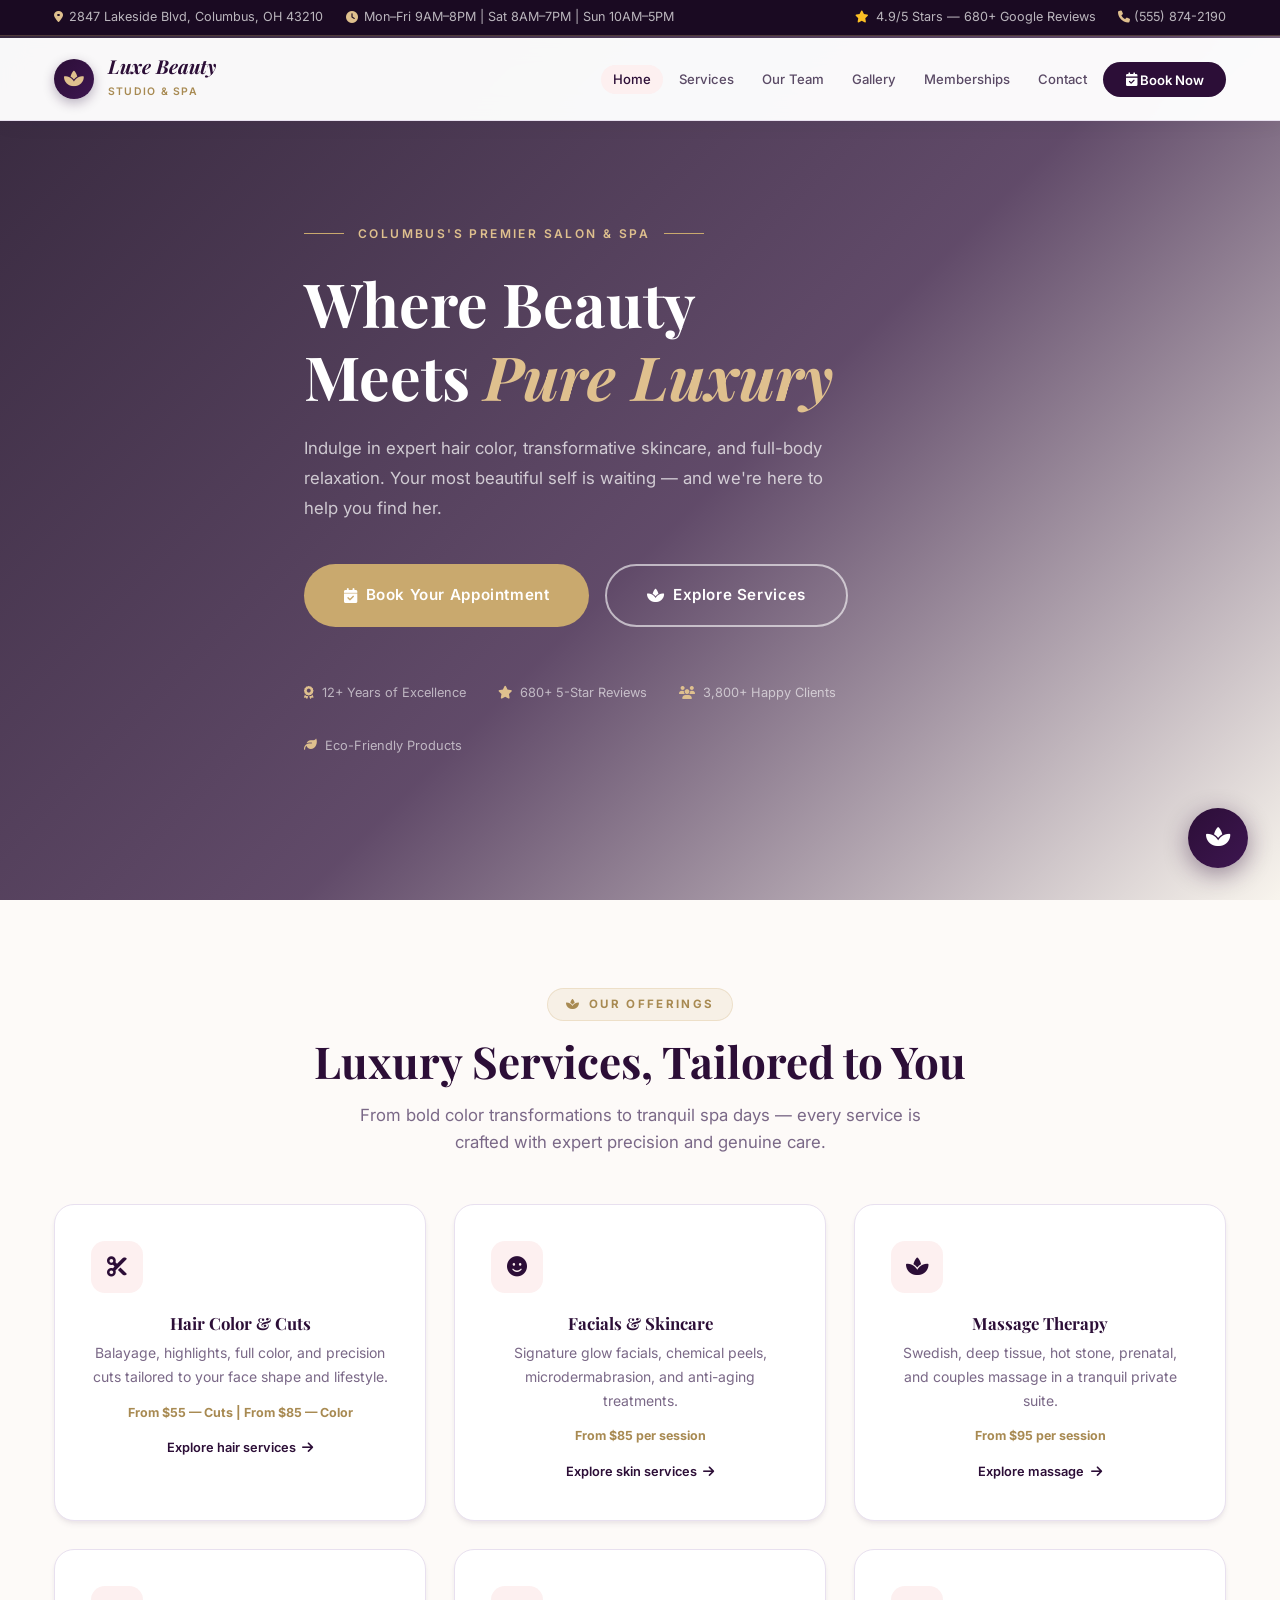
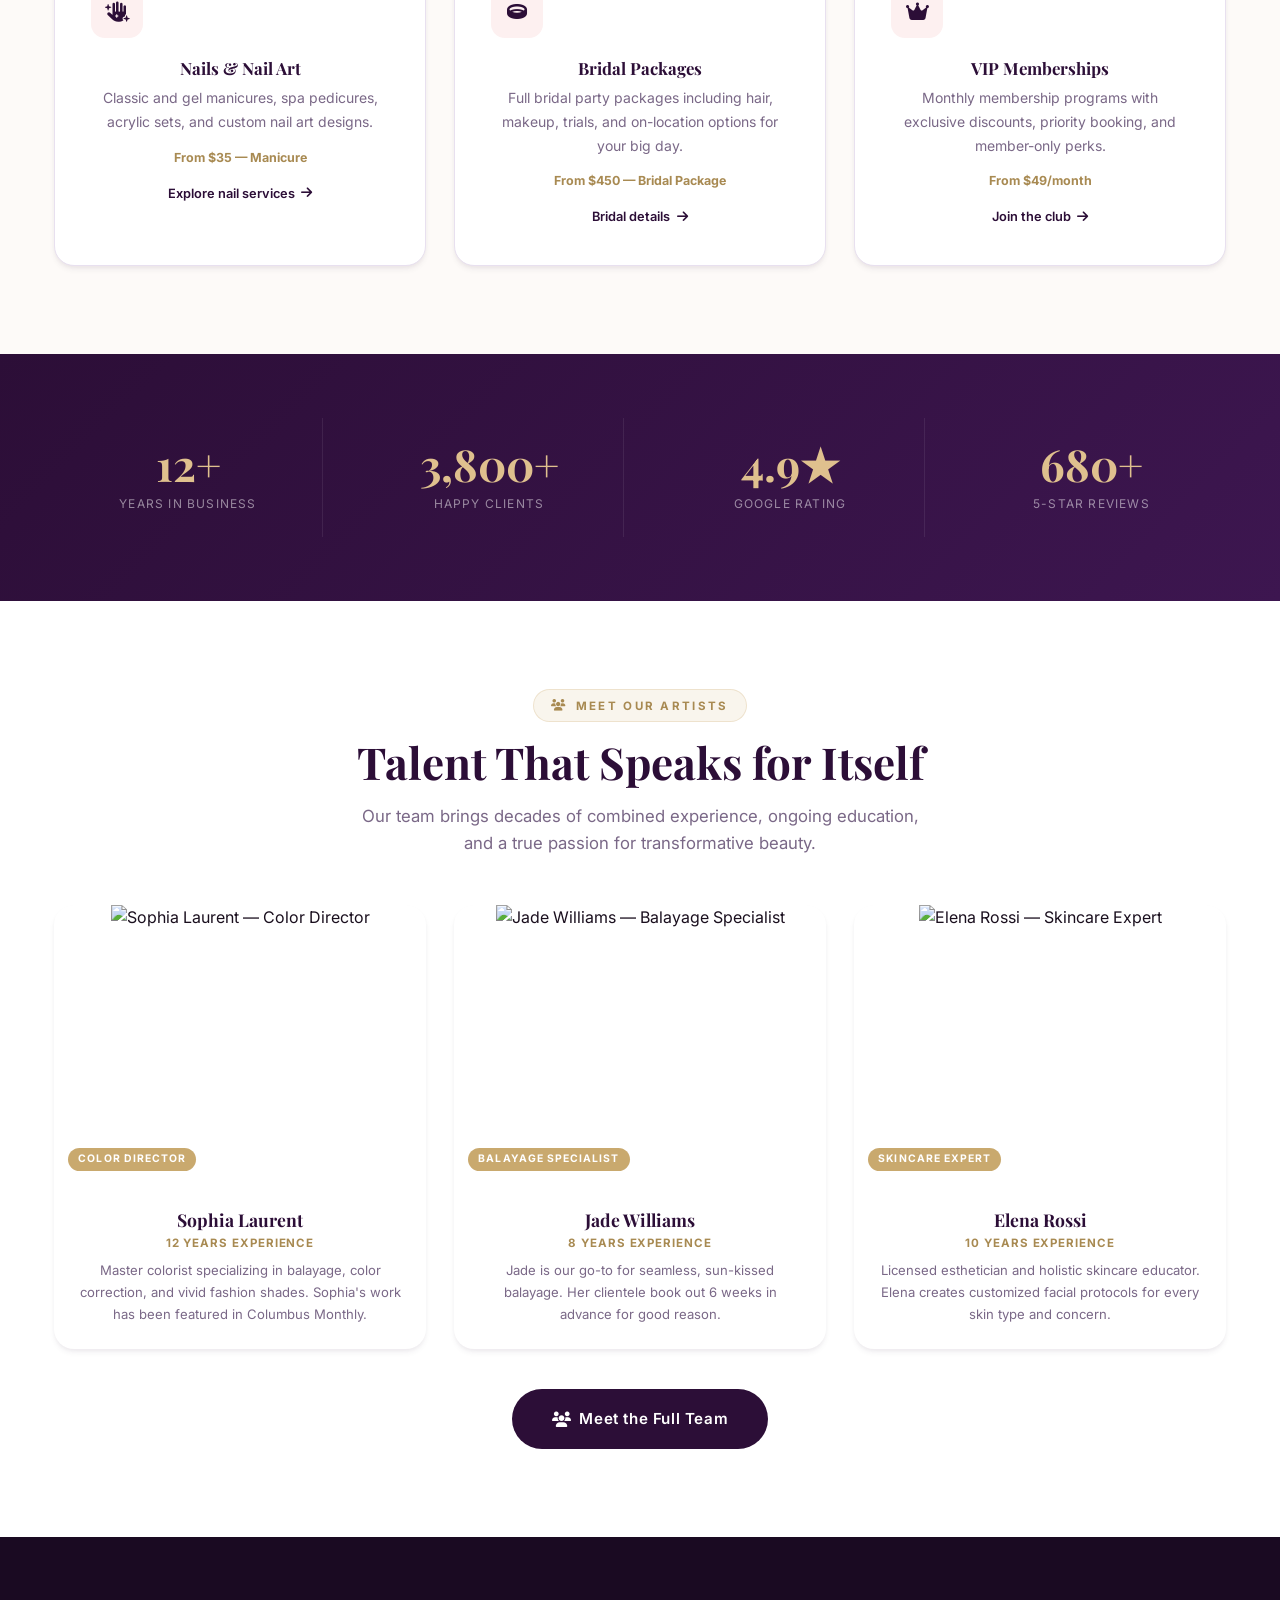
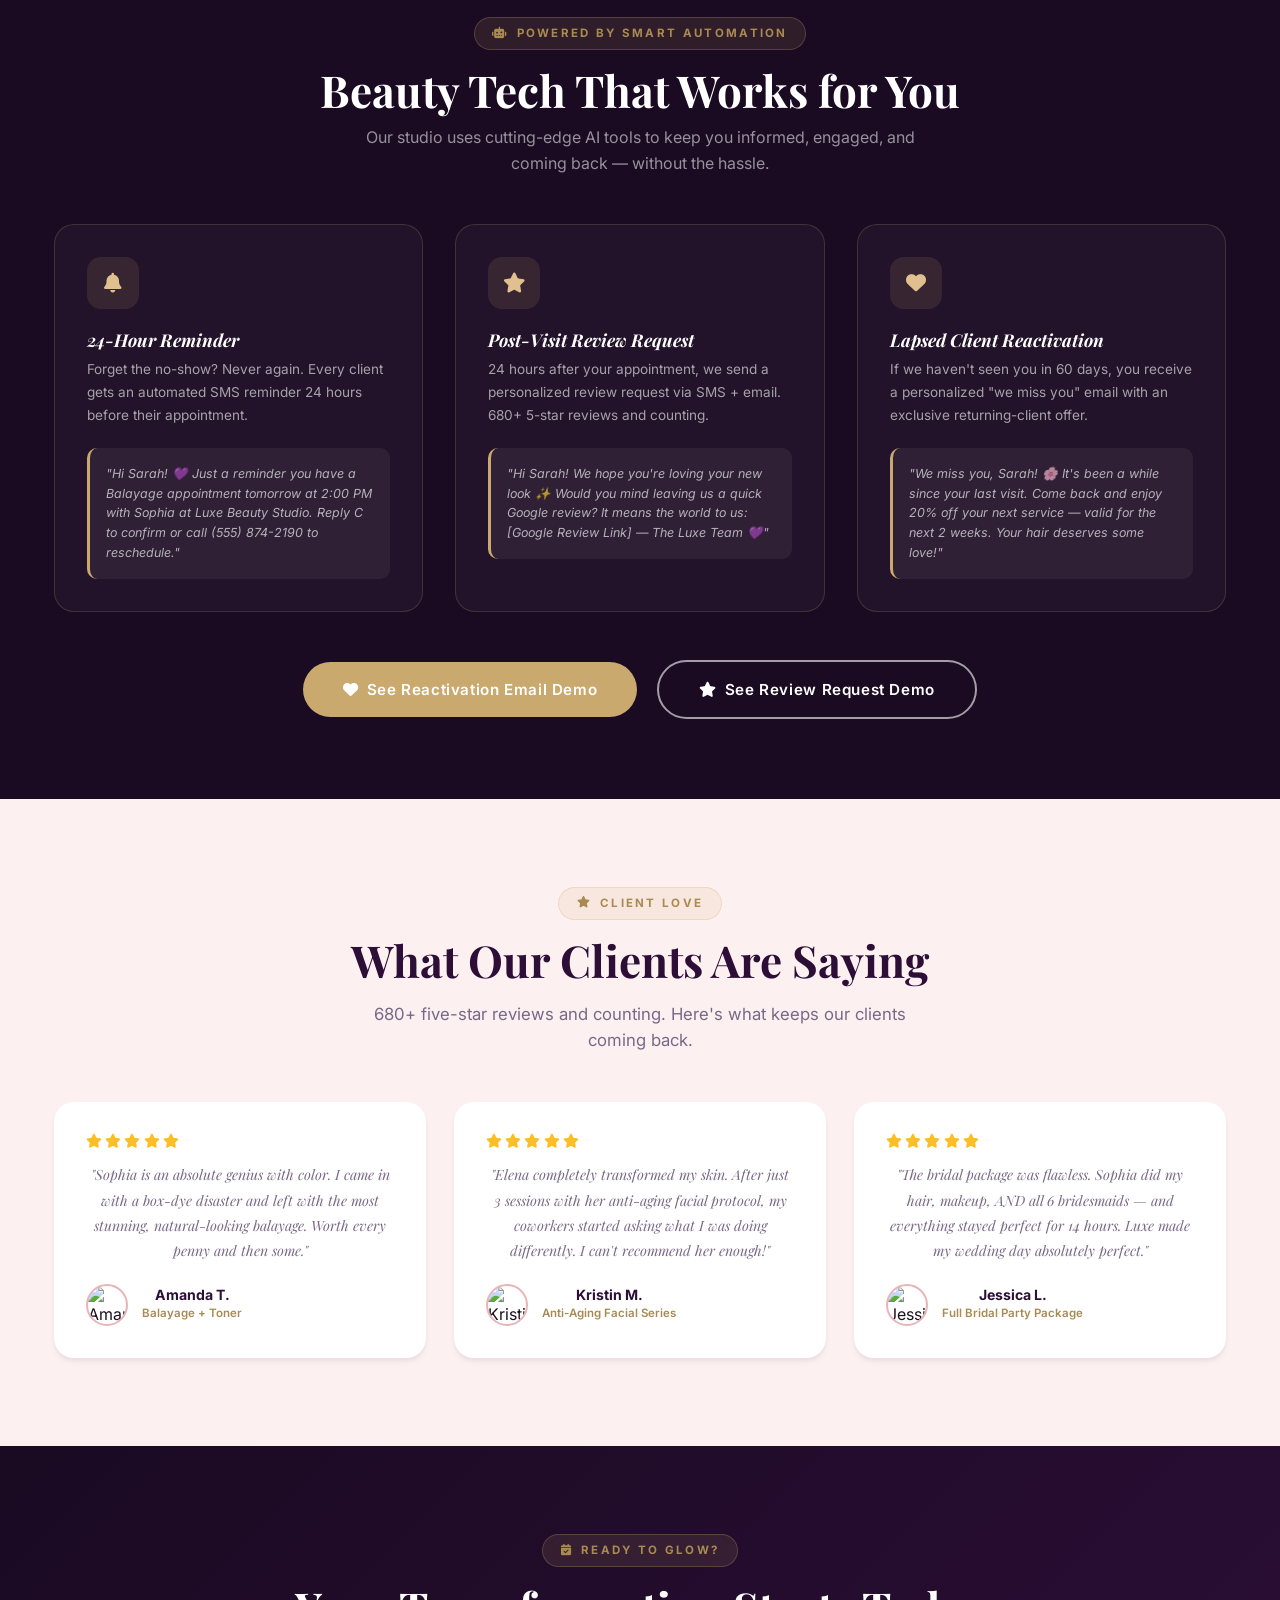
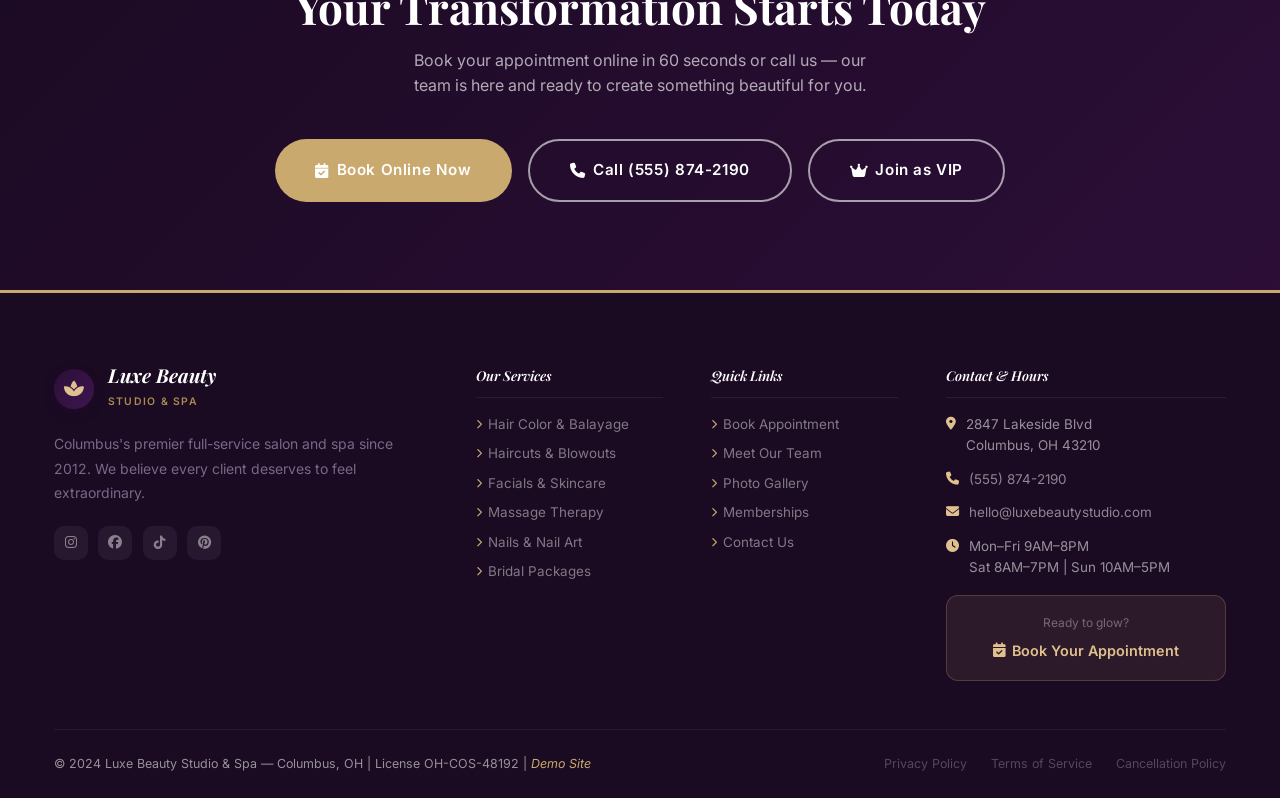
==== index.html @ 91ecd293 "Initial commit: Luxe Beauty Studio — Salon & Spa Demo Site" ====
<!DOCTYPE html>
<html lang="en">
<head>
  <meta charset="UTF-8" />
  <meta name="viewport" content="width=device-width, initial-scale=1.0" />
  <title>Luxe Beauty Studio | Columbus, OH | Salon & Spa</title>
  <meta name="description" content="Luxe Beauty Studio — Columbus's premier salon and spa. Expert hair color, cuts, facials, massage, nails, and bridal services. AI booking chatbot. Call (555) 874-2190." />
  <link rel="stylesheet" href="css/style.css" />
  <link rel="stylesheet" href="https://cdnjs.cloudflare.com/ajax/libs/font-awesome/6.5.0/css/all.min.css" />
  <link rel="preconnect" href="https://fonts.googleapis.com" />
  <link rel="preconnect" href="https://fonts.gstatic.com" crossorigin />
  <link href="https://fonts.googleapis.com/css2?family=Playfair+Display:ital,wght@0,400;0,600;0,700;1,400;1,600&family=Inter:wght@400;500;600;700&display=swap" rel="stylesheet" />
</head>
<body>

  <div class="top-bar">
    <div class="container">
      <div class="top-bar-left">
        <div class="top-bar-item"><i class="fas fa-map-marker-alt"></i><span>2847 Lakeside Blvd, Columbus, OH 43210</span></div>
        <div class="top-bar-item"><i class="fas fa-clock"></i><span>Mon–Fri 9AM–8PM | Sat 8AM–7PM | Sun 10AM–5PM</span></div>
      </div>
      <div class="top-bar-right">
        <div class="top-bar-item"><i class="fas fa-star" style="color:#fbbf24"></i><span>4.9/5 Stars — 680+ Google Reviews</span></div>
        <div class="top-bar-item"><a href="tel:5558742190"><i class="fas fa-phone"></i> (555) 874-2190</a></div>
      </div>
    </div>
  </div>

  <nav class="navbar">
    <div class="container">
      <a href="index.html" class="nav-logo">
        <div class="logo-emblem"><i class="fas fa-spa" style="color:var(--gold-light)"></i></div>
        <div>
          <div class="logo-text-main">Luxe Beauty</div>
          <span class="logo-text-sub">Studio &amp; Spa</span>
        </div>
      </a>
      <ul class="nav-links">
        <li><a href="index.html" class="active">Home</a></li>
        <li><a href="services.html">Services</a></li>
        <li><a href="stylists.html">Our Team</a></li>
        <li><a href="gallery.html">Gallery</a></li>
        <li><a href="membership.html">Memberships</a></li>
        <li><a href="contact.html">Contact</a></li>
        <li><a href="booking.html" class="nav-cta"><i class="fas fa-calendar-check"></i> Book Now</a></li>
      </ul>
      <button class="mobile-menu-btn" aria-label="Menu"><span></span><span></span><span></span></button>
    </div>
  </nav>

  <!-- HERO -->
  <section class="hero">
    <div class="hero-bg" style="background-image:url('https://images.unsplash.com/photo-1560066984-138dadb4c035?auto=format&fit=crop&w=1920&q=80')"></div>
    <div class="hero-overlay"></div>
    <div class="container hero-content">
      <div class="hero-eyebrow">
        <div class="hero-eyebrow-line"></div>
        <span>Columbus's Premier Salon &amp; Spa</span>
        <div class="hero-eyebrow-line"></div>
      </div>
      <h1>Where Beauty<br>Meets <em>Pure Luxury</em></h1>
      <p class="hero-desc">Indulge in expert hair color, transformative skincare, and full-body relaxation. Your most beautiful self is waiting — and we're here to help you find her.</p>
      <div class="hero-buttons">
        <a href="booking.html" class="btn btn-gold btn-lg"><i class="fas fa-calendar-check"></i> Book Your Appointment</a>
        <a href="services.html" class="btn btn-outline btn-lg"><i class="fas fa-spa"></i> Explore Services</a>
      </div>
      <div class="hero-trust">
        <div class="hero-trust-item"><i class="fas fa-award"></i> 12+ Years of Excellence</div>
        <div class="hero-trust-item"><i class="fas fa-star"></i> 680+ 5-Star Reviews</div>
        <div class="hero-trust-item"><i class="fas fa-users"></i> 3,800+ Happy Clients</div>
        <div class="hero-trust-item"><i class="fas fa-leaf"></i> Eco-Friendly Products</div>
      </div>
    </div>
  </section>

  <!-- SERVICES PREVIEW -->
  <section style="background:var(--cream);">
    <div class="container text-center">
      <div class="section-label"><i class="fas fa-spa"></i> Our Offerings</div>
      <h2 class="section-title">Luxury Services, Tailored to You</h2>
      <p class="section-subtitle">From bold color transformations to tranquil spa days — every service is crafted with expert precision and genuine care.</p>
      <div class="services-grid">
        <div class="service-card">
          <div class="service-icon"><i class="fas fa-cut" style="color:var(--plum)"></i></div>
          <h3>Hair Color & Cuts</h3>
          <p>Balayage, highlights, full color, and precision cuts tailored to your face shape and lifestyle.</p>
          <div class="price-range">From $55 — Cuts | From $85 — Color</div>
          <a href="services.html" class="card-link">Explore hair services <i class="fas fa-arrow-right"></i></a>
        </div>
        <div class="service-card">
          <div class="service-icon"><i class="fas fa-smile" style="color:var(--plum)"></i></div>
          <h3>Facials & Skincare</h3>
          <p>Signature glow facials, chemical peels, microdermabrasion, and anti-aging treatments.</p>
          <div class="price-range">From $85 per session</div>
          <a href="services.html" class="card-link">Explore skin services <i class="fas fa-arrow-right"></i></a>
        </div>
        <div class="service-card">
          <div class="service-icon"><i class="fas fa-spa" style="color:var(--plum)"></i></div>
          <h3>Massage Therapy</h3>
          <p>Swedish, deep tissue, hot stone, prenatal, and couples massage in a tranquil private suite.</p>
          <div class="price-range">From $95 per session</div>
          <a href="services.html" class="card-link">Explore massage <i class="fas fa-arrow-right"></i></a>
        </div>
        <div class="service-card">
          <div class="service-icon"><i class="fas fa-hand-sparkles" style="color:var(--plum)"></i></div>
          <h3>Nails & Nail Art</h3>
          <p>Classic and gel manicures, spa pedicures, acrylic sets, and custom nail art designs.</p>
          <div class="price-range">From $35 — Manicure</div>
          <a href="services.html" class="card-link">Explore nail services <i class="fas fa-arrow-right"></i></a>
        </div>
        <div class="service-card">
          <div class="service-icon"><i class="fas fa-ring" style="color:var(--plum)"></i></div>
          <h3>Bridal Packages</h3>
          <p>Full bridal party packages including hair, makeup, trials, and on-location options for your big day.</p>
          <div class="price-range">From $450 — Bridal Package</div>
          <a href="services.html" class="card-link">Bridal details <i class="fas fa-arrow-right"></i></a>
        </div>
        <div class="service-card">
          <div class="service-icon"><i class="fas fa-crown" style="color:var(--plum)"></i></div>
          <h3>VIP Memberships</h3>
          <p>Monthly membership programs with exclusive discounts, priority booking, and member-only perks.</p>
          <div class="price-range">From $49/month</div>
          <a href="membership.html" class="card-link">Join the club <i class="fas fa-arrow-right"></i></a>
        </div>
      </div>
    </div>
  </section>

  <!-- STATS BAND -->
  <div class="stats-band">
    <div class="container">
      <div class="stats-grid">
        <div class="stat-item">
          <span class="stat-num">12+</span>
          <div class="stat-label">Years in Business</div>
        </div>
        <div class="stat-item">
          <span class="stat-num">3,800+</span>
          <div class="stat-label">Happy Clients</div>
        </div>
        <div class="stat-item">
          <span class="stat-num">4.9★</span>
          <div class="stat-label">Google Rating</div>
        </div>
        <div class="stat-item">
          <span class="stat-num">680+</span>
          <div class="stat-label">5-Star Reviews</div>
        </div>
      </div>
    </div>
  </div>

  <!-- TEAM PREVIEW -->
  <section>
    <div class="container text-center">
      <div class="section-label"><i class="fas fa-users"></i> Meet Our Artists</div>
      <h2 class="section-title">Talent That Speaks for Itself</h2>
      <p class="section-subtitle">Our team brings decades of combined experience, ongoing education, and a true passion for transformative beauty.</p>
      <div class="stylists-grid">
        <div class="stylist-card">
          <div class="stylist-img">
            <img src="https://images.unsplash.com/photo-1595476108010-b4d1f102b1b1?auto=format&fit=crop&w=600&q=80" alt="Sophia Laurent — Color Director" />
            <div class="stylist-specialty">Color Director</div>
          </div>
          <div class="stylist-body">
            <h3>Sophia Laurent</h3>
            <div class="stylist-years">12 Years Experience</div>
            <p>Master colorist specializing in balayage, color correction, and vivid fashion shades. Sophia's work has been featured in Columbus Monthly.</p>
          </div>
        </div>
        <div class="stylist-card">
          <div class="stylist-img">
            <img src="https://images.unsplash.com/photo-1559599101-f09722fb4948?auto=format&fit=crop&w=600&q=80" alt="Jade Williams — Balayage Specialist" />
            <div class="stylist-specialty">Balayage Specialist</div>
          </div>
          <div class="stylist-body">
            <h3>Jade Williams</h3>
            <div class="stylist-years">8 Years Experience</div>
            <p>Jade is our go-to for seamless, sun-kissed balayage. Her clientele book out 6 weeks in advance for good reason.</p>
          </div>
        </div>
        <div class="stylist-card">
          <div class="stylist-img">
            <img src="https://images.unsplash.com/photo-1580618432135-b0e70c085c4f?auto=format&fit=crop&w=600&q=80" alt="Elena Rossi — Skincare Expert" />
            <div class="stylist-specialty">Skincare Expert</div>
          </div>
          <div class="stylist-body">
            <h3>Elena Rossi</h3>
            <div class="stylist-years">10 Years Experience</div>
            <p>Licensed esthetician and holistic skincare educator. Elena creates customized facial protocols for every skin type and concern.</p>
          </div>
        </div>
      </div>
      <div style="margin-top:2.5rem;">
        <a href="stylists.html" class="btn btn-primary btn-lg"><i class="fas fa-users"></i> Meet the Full Team</a>
      </div>
    </div>
  </section>

  <!-- AUTOMATION BAND -->
  <div class="automation-band">
    <div class="container text-center" style="margin-bottom:3rem;">
      <div class="section-label"><i class="fas fa-robot"></i> Powered by Smart Automation</div>
      <h2 style="color:white; margin-bottom:0.5rem;">Beauty Tech That Works for You</h2>
      <p style="color:rgba(255,255,255,0.55); max-width:560px; margin:0 auto;">Our studio uses cutting-edge AI tools to keep you informed, engaged, and coming back — without the hassle.</p>
    </div>
    <div class="container">
      <div class="automation-grid">
        <div class="auto-card">
          <div class="auto-card-icon"><i class="fas fa-bell"></i></div>
          <h3>24-Hour Reminder</h3>
          <p>Forget the no-show? Never again. Every client gets an automated SMS reminder 24 hours before their appointment.</p>
          <div class="auto-card-preview">"Hi Sarah! 💜 Just a reminder you have a Balayage appointment tomorrow at 2:00 PM with Sophia at Luxe Beauty Studio. Reply C to confirm or call (555) 874-2190 to reschedule."</div>
        </div>
        <div class="auto-card">
          <div class="auto-card-icon"><i class="fas fa-star"></i></div>
          <h3>Post-Visit Review Request</h3>
          <p>24 hours after your appointment, we send a personalized review request via SMS + email. 680+ 5-star reviews and counting.</p>
          <div class="auto-card-preview">"Hi Sarah! We hope you're loving your new look ✨ Would you mind leaving us a quick Google review? It means the world to us: [Google Review Link] — The Luxe Team 💜"</div>
        </div>
        <div class="auto-card">
          <div class="auto-card-icon"><i class="fas fa-heart"></i></div>
          <h3>Lapsed Client Reactivation</h3>
          <p>If we haven't seen you in 60 days, you receive a personalized "we miss you" email with an exclusive returning-client offer.</p>
          <div class="auto-card-preview">"We miss you, Sarah! 🌸 It's been a while since your last visit. Come back and enjoy 20% off your next service — valid for the next 2 weeks. Your hair deserves some love!"</div>
        </div>
      </div>
    </div>
    <div class="container text-center" style="margin-top:3rem;">
      <button class="btn btn-gold btn-lg" onclick="window.openModal('lapsedModal')"><i class="fas fa-heart"></i> See Reactivation Email Demo</button>
      <button class="btn btn-outline btn-lg" style="margin-left:1rem;" onclick="window.openModal('reviewRequestModal')"><i class="fas fa-star"></i> See Review Request Demo</button>
    </div>
  </div>

  <!-- TESTIMONIALS -->
  <section class="testimonials-section">
    <div class="container text-center">
      <div class="section-label"><i class="fas fa-star"></i> Client Love</div>
      <h2 class="section-title">What Our Clients Are Saying</h2>
      <p class="section-subtitle">680+ five-star reviews and counting. Here's what keeps our clients coming back.</p>
      <div class="testimonials-grid">
        <div class="testimonial-card">
          <div class="test-stars"><i class="fas fa-star"></i><i class="fas fa-star"></i><i class="fas fa-star"></i><i class="fas fa-star"></i><i class="fas fa-star"></i></div>
          <p class="test-text">"Sophia is an absolute genius with color. I came in with a box-dye disaster and left with the most stunning, natural-looking balayage. Worth every penny and then some."</p>
          <div class="test-author">
            <img class="test-avatar" src="https://images.unsplash.com/photo-1494790108755-2616b612b786?auto=format&fit=crop&w=80&q=80" alt="Amanda T." />
            <div><div class="test-name">Amanda T.</div><div class="test-service">Balayage + Toner</div></div>
          </div>
        </div>
        <div class="testimonial-card">
          <div class="test-stars"><i class="fas fa-star"></i><i class="fas fa-star"></i><i class="fas fa-star"></i><i class="fas fa-star"></i><i class="fas fa-star"></i></div>
          <p class="test-text">"Elena completely transformed my skin. After just 3 sessions with her anti-aging facial protocol, my coworkers started asking what I was doing differently. I can't recommend her enough!"</p>
          <div class="test-author">
            <img class="test-avatar" src="https://images.unsplash.com/photo-1438761681033-6461ffad8d80?auto=format&fit=crop&w=80&q=80" alt="Kristin M." />
            <div><div class="test-name">Kristin M.</div><div class="test-service">Anti-Aging Facial Series</div></div>
          </div>
        </div>
        <div class="testimonial-card">
          <div class="test-stars"><i class="fas fa-star"></i><i class="fas fa-star"></i><i class="fas fa-star"></i><i class="fas fa-star"></i><i class="fas fa-star"></i></div>
          <p class="test-text">"The bridal package was flawless. Sophia did my hair, makeup, AND all 6 bridesmaids — and everything stayed perfect for 14 hours. Luxe made my wedding day absolutely perfect."</p>
          <div class="test-author">
            <img class="test-avatar" src="https://images.unsplash.com/photo-1534528741775-53994a69daeb?auto=format&fit=crop&w=80&q=80" alt="Jessica L." />
            <div><div class="test-name">Jessica L.</div><div class="test-service">Full Bridal Party Package</div></div>
          </div>
        </div>
      </div>
    </div>
  </section>

  <!-- CTA BAND -->
  <div class="cta-band">
    <div class="container">
      <div class="section-label"><i class="fas fa-calendar-check"></i> Ready to Glow?</div>
      <h2>Your Transformation Starts Today</h2>
      <p>Book your appointment online in 60 seconds or call us — our team is here and ready to create something beautiful for you.</p>
      <div class="cta-buttons">
        <a href="booking.html" class="btn btn-gold btn-lg"><i class="fas fa-calendar-check"></i> Book Online Now</a>
        <a href="tel:5558742190" class="btn btn-outline btn-lg"><i class="fas fa-phone"></i> Call (555) 874-2190</a>
        <a href="membership.html" class="btn btn-outline btn-lg"><i class="fas fa-crown"></i> Join as VIP</a>
      </div>
    </div>
  </div>

  <!-- FOOTER -->
  <footer class="footer">
    <div class="container">
      <div class="footer-grid">
        <div class="footer-brand">
          <div class="nav-logo" style="margin-bottom:1rem;">
            <div class="logo-emblem"><i class="fas fa-spa" style="color:var(--gold-light)"></i></div>
            <div><div class="logo-text-main" style="color:white;">Luxe Beauty</div><span class="logo-text-sub">Studio &amp; Spa</span></div>
          </div>
          <p>Columbus's premier full-service salon and spa since 2012. We believe every client deserves to feel extraordinary.</p>
          <div class="footer-social">
            <a href="#" class="social-link"><i class="fab fa-instagram"></i></a>
            <a href="#" class="social-link"><i class="fab fa-facebook"></i></a>
            <a href="#" class="social-link"><i class="fab fa-tiktok"></i></a>
            <a href="#" class="social-link"><i class="fab fa-pinterest"></i></a>
          </div>
        </div>
        <div class="footer-col">
          <h4>Our Services</h4>
          <ul class="footer-links">
            <li><a href="services.html"><i class="fas fa-chevron-right"></i> Hair Color & Balayage</a></li>
            <li><a href="services.html"><i class="fas fa-chevron-right"></i> Haircuts & Blowouts</a></li>
            <li><a href="services.html"><i class="fas fa-chevron-right"></i> Facials & Skincare</a></li>
            <li><a href="services.html"><i class="fas fa-chevron-right"></i> Massage Therapy</a></li>
            <li><a href="services.html"><i class="fas fa-chevron-right"></i> Nails & Nail Art</a></li>
            <li><a href="services.html"><i class="fas fa-chevron-right"></i> Bridal Packages</a></li>
          </ul>
        </div>
        <div class="footer-col">
          <h4>Quick Links</h4>
          <ul class="footer-links">
            <li><a href="booking.html"><i class="fas fa-chevron-right"></i> Book Appointment</a></li>
            <li><a href="stylists.html"><i class="fas fa-chevron-right"></i> Meet Our Team</a></li>
            <li><a href="gallery.html"><i class="fas fa-chevron-right"></i> Photo Gallery</a></li>
            <li><a href="membership.html"><i class="fas fa-chevron-right"></i> Memberships</a></li>
            <li><a href="contact.html"><i class="fas fa-chevron-right"></i> Contact Us</a></li>
          </ul>
        </div>
        <div class="footer-col">
          <h4>Contact & Hours</h4>
          <div class="footer-contact-item"><i class="fas fa-map-marker-alt"></i><span>2847 Lakeside Blvd<br>Columbus, OH 43210</span></div>
          <div class="footer-contact-item"><i class="fas fa-phone"></i><a href="tel:5558742190">(555) 874-2190</a></div>
          <div class="footer-contact-item"><i class="fas fa-envelope"></i><a href="mailto:hello@luxebeautystudio.com">hello@luxebeautystudio.com</a></div>
          <div class="footer-contact-item"><i class="fas fa-clock"></i><span>Mon–Fri 9AM–8PM<br>Sat 8AM–7PM | Sun 10AM–5PM</span></div>
          <div class="footer-cta-box" style="margin-top:1rem;">
            <p>Ready to glow?</p>
            <a href="booking.html"><i class="fas fa-calendar-check"></i> Book Your Appointment</a>
          </div>
        </div>
      </div>
    </div>
    <div class="container">
      <div class="footer-bottom">
        <span>© 2024 Luxe Beauty Studio &amp; Spa — Columbus, OH | License OH-COS-48192 | <em>Demo Site</em></span>
        <div class="footer-bottom-links">
          <a href="#">Privacy Policy</a>
          <a href="#">Terms of Service</a>
          <a href="#">Cancellation Policy</a>
        </div>
      </div>
    </div>
  </footer>

  <!-- CHATBOT -->
  <button class="chatbot-toggle" aria-label="Chat with Aria">
    <i class="fas fa-spa"></i>
    <div class="chatbot-badge" style="display:none;">1</div>
  </button>
  <div class="chatbot-window">
    <div class="chatbot-header">
      <div class="chatbot-avatar">🌸</div>
      <div class="chatbot-header-info">
        <h4>Aria — Beauty Concierge</h4>
        <p><span class="online-dot"></span> Online now · Luxe Beauty Studio</p>
      </div>
      <button class="chatbot-close" onclick="document.querySelector('.chatbot-window').classList.remove('open')"><i class="fas fa-times"></i></button>
    </div>
    <div class="chatbot-messages"></div>
    <div class="chatbot-quick-replies"></div>
    <div class="chatbot-input-area">
      <input class="chatbot-input" type="text" placeholder="Ask about services, booking, pricing…" />
      <button class="chatbot-send"><i class="fas fa-paper-plane"></i></button>
    </div>
  </div>

  <!-- MODALS -->
  <div id="reviewRequestModal" class="modal-overlay">
    <div class="modal-card">
      <div class="modal-icon gold"><i class="fas fa-star"></i></div>
      <h3>Review Request Sent!</h3>
      <p>24 hours after your appointment, this automated SMS is sent to every client.</p>
      <div class="sms-preview">
        <i class="fas fa-comment-sms"></i>
        <span>"Hi Sarah! 💜 We hope you're loving your new look! If you have a moment, we'd truly appreciate a Google review — it helps us continue to grow and serve clients like you.<br><br>Leave us a ⭐⭐⭐⭐⭐ here: [Link]<br><br>Thank you so much! — The Luxe Team 🌸"</span>
      </div>
      <button class="btn btn-gold" onclick="closeModal('reviewRequestModal')">Got It!</button>
    </div>
  </div>

  <div id="lapsedModal" class="modal-overlay">
    <div class="modal-card">
      <div class="modal-icon rose"><i class="fas fa-heart"></i></div>
      <h3>We Miss You, Beautiful!</h3>
      <p>Triggered automatically after 60 days of inactivity — sent via email and SMS.</p>
      <div class="sms-preview" style="background:#fdf4ff; border-color:#e9d5ff;">
        <i class="fas fa-envelope" style="color:#9333ea;"></i>
        <span>"Hi Sarah! 🌸 We noticed it's been a little while since your last visit to Luxe Beauty Studio — and we miss you!\n\nAs a special welcome-back gift, enjoy <strong>20% off your next service</strong>. Valid for the next 14 days.\n\nBook online anytime: [Booking Link]\n\nCan't wait to see you! — Sophia & the Luxe Team 💜"</span>
      </div>
      <button class="btn btn-rose" onclick="closeModal('lapsedModal')">Love It!</button>
    </div>
  </div>

  <div id="contactSuccessModal" class="modal-overlay">
    <div class="modal-card">
      <div class="modal-icon success"><i class="fas fa-check"></i></div>
      <h3>Message Received!</h3>
      <p>Thank you for reaching out. A member of our Luxe team will respond within 2 hours during business hours.</p>
      <button class="btn btn-gold" onclick="closeModal('contactSuccessModal')"><i class="fas fa-spa"></i> Back to Site</button>
    </div>
  </div>

  <script src="js/main.js"></script>
</body>
</html>
---- css/style.css ----
/* Luxe Beauty Studio — Main Stylesheet */

:root {
  --plum: #2c0e37;
  --plum-dark: #1a0a22;
  --plum-light: #3d1650;
  --gold: #c9a96e;
  --gold-light: #dfc08e;
  --gold-dark: #a88a52;
  --rose: #e8b4b8;
  --rose-dark: #c9898f;
  --blush: #fdf0f0;
  --blush-dark: #f5e0e3;
  --cream: #fdfaf8;
  --cream-dark: #f5f0eb;
  --white: #ffffff;
  --dark: #1a0f1e;
  --gray-800: #3d2e47;
  --gray-700: #5a4a65;
  --gray-600: #7a6887;
  --gray-400: #b0a0bb;
  --gray-200: #e8e0ef;
  --gray-100: #f5f0f8;
  --green: #16a34a;
  --shadow: 0 4px 6px -1px rgba(44,14,55,0.07), 0 2px 4px -1px rgba(44,14,55,0.04);
  --shadow-lg: 0 10px 20px -3px rgba(44,14,55,0.12), 0 4px 8px -2px rgba(44,14,55,0.06);
  --shadow-xl: 0 20px 40px -5px rgba(44,14,55,0.15), 0 10px 10px -5px rgba(44,14,55,0.06);
  --shadow-rose: 0 8px 24px rgba(201,169,110,0.3);
}

* { margin: 0; padding: 0; box-sizing: border-box; }
html { scroll-behavior: smooth; }
body { font-family: 'Inter', sans-serif; color: var(--dark); line-height: 1.6; background: var(--white); }
h1,h2,h3 { font-family: 'Playfair Display', serif; font-weight: 700; line-height: 1.2; }
h4,h5 { font-weight: 600; }
h1 { font-size: clamp(2.2rem, 5vw, 3.8rem); }
h2 { font-size: clamp(1.75rem, 4vw, 2.75rem); }
h3 { font-size: clamp(1.1rem, 2.5vw, 1.5rem); }
p { color: var(--gray-600); }
a { text-decoration: none; color: inherit; }
em { font-style: italic; color: var(--gold); }
.text-center { text-align: center; }
.container { max-width: 1220px; margin: 0 auto; padding: 0 1.5rem; }
section { padding: 5.5rem 0; }

.section-label {
  display: inline-flex; align-items: center; gap: 0.5rem;
  background: rgba(201,169,110,0.12); color: var(--gold-dark);
  font-size: 0.72rem; font-weight: 700; letter-spacing: 0.2em; text-transform: uppercase;
  padding: 0.4rem 1.1rem; border-radius: 999px; margin-bottom: 0.875rem;
  border: 1px solid rgba(201,169,110,0.25);
}
.section-title { margin-bottom: 0.875rem; color: var(--plum); }
.section-subtitle { font-size: 1.05rem; color: var(--gray-600); max-width: 580px; margin: 0 auto 3rem; }

/* ===== BUTTONS ===== */
.btn {
  display: inline-flex; align-items: center; gap: 0.5rem;
  padding: 0.9rem 2rem; border-radius: 999px;
  font-weight: 600; font-size: 0.88rem; cursor: pointer; letter-spacing: 0.04em;
  transition: all 0.25s ease; border: none; font-family: 'Inter', sans-serif;
}
.btn-primary { background: var(--plum); color: white; }
.btn-primary:hover { background: var(--plum-dark); transform: translateY(-2px); box-shadow: var(--shadow-lg); }
.btn-gold { background: var(--gold); color: white; }
.btn-gold:hover { background: var(--gold-dark); transform: translateY(-2px); box-shadow: var(--shadow-rose); }
.btn-outline { background: transparent; color: white; border: 2px solid rgba(255,255,255,0.6); }
.btn-outline:hover { background: white; color: var(--plum); border-color: white; }
.btn-outline-gold { background: transparent; color: var(--gold-dark); border: 2px solid var(--gold); }
.btn-outline-gold:hover { background: var(--gold); color: white; }
.btn-rose { background: var(--rose-dark); color: white; }
.btn-rose:hover { background: #b5757b; transform: translateY(-2px); }
.btn-green { background: var(--green); color: white; }
.btn-green:hover { background: #15803d; transform: translateY(-2px); }
.btn-lg { padding: 1.1rem 2.5rem; font-size: 0.95rem; }
.btn-sm { padding: 0.5rem 1.25rem; font-size: 0.78rem; }

/* ===== TOP BAR ===== */
.top-bar {
  position: fixed; top: 0; width: 100%; z-index: 1001;
  background: var(--plum-dark); padding: 0.45rem 0;
  font-size: 0.79rem; color: rgba(255,255,255,0.7);
  border-bottom: 1px solid rgba(201,169,110,0.3);
}
.top-bar .container { display: flex; justify-content: space-between; align-items: center; flex-wrap: wrap; gap: 0.4rem; }
.top-bar-left, .top-bar-right { display: flex; align-items: center; gap: 1.4rem; }
.top-bar-item { display: flex; align-items: center; gap: 0.4rem; }
.top-bar-item i { color: var(--gold-light); font-size: 0.75rem; }
.top-bar-item a { color: rgba(255,255,255,0.7); transition: color 0.2s; }
.top-bar-item a:hover { color: var(--gold-light); }

/* ===== NAVBAR ===== */
.navbar {
  position: fixed; top: 38px; width: 100%; z-index: 1000;
  background: rgba(255,255,255,0.97); backdrop-filter: blur(12px);
  padding: 1.1rem 0; border-bottom: 1px solid var(--gray-200);
  box-shadow: 0 2px 20px rgba(44,14,55,0.06);
  transition: all 0.3s ease;
}
.navbar.scrolled { padding: 0.75rem 0; }
.navbar .container { display: flex; align-items: center; justify-content: space-between; }
.nav-logo { display: flex; align-items: center; gap: 0.875rem; }
.logo-emblem {
  width: 40px; height: 40px; background: linear-gradient(135deg, var(--plum) 0%, var(--plum-light) 100%);
  border-radius: 50%; display: flex; align-items: center; justify-content: center;
  font-size: 1.1rem; flex-shrink: 0; box-shadow: 0 4px 12px rgba(44,14,55,0.3);
}
.logo-text-main { font-family: 'Playfair Display', serif; font-weight: 700; font-size: 1.2rem; color: var(--plum); line-height: 1.1; font-style: italic; }
.logo-text-sub { font-size: 0.65rem; color: var(--gold-dark); font-weight: 600; letter-spacing: 0.12em; text-transform: uppercase; }
.nav-links { list-style: none; display: flex; align-items: center; gap: 0.25rem; }
.nav-links a { font-size: 0.82rem; font-weight: 500; color: var(--gray-700); padding: 0.4rem 0.75rem; border-radius: 999px; transition: all 0.2s; }
.nav-links a:hover, .nav-links a.active { color: var(--plum); background: var(--blush); }
.nav-links .nav-cta { background: var(--plum); color: white !important; padding: 0.6rem 1.4rem; font-weight: 600; }
.nav-links .nav-cta:hover { background: var(--plum-dark); transform: translateY(-1px); }
.mobile-menu-btn { display: none; flex-direction: column; gap: 5px; background: none; border: none; cursor: pointer; padding: 4px; }
.mobile-menu-btn span { display: block; width: 24px; height: 2px; background: var(--plum); transition: all 0.3s; border-radius: 2px; }

/* ===== HERO ===== */
.hero {
  position: relative; min-height: 100vh;
  display: flex; align-items: center;
  padding-top: 10rem; padding-bottom: 5rem; overflow: hidden;
}
.hero-bg { position: absolute; inset: 0; background-size: cover; background-position: center; z-index: 0; }
.hero-overlay { position: absolute; inset: 0; background: linear-gradient(135deg, rgba(26,10,34,0.88) 0%, rgba(44,14,55,0.75) 55%, rgba(201,169,110,0.12) 100%); z-index: 1; }
.hero-content { position: relative; z-index: 2; max-width: 720px; }
.hero-eyebrow { display: flex; align-items: center; gap: 0.875rem; margin-bottom: 1.5rem; }
.hero-eyebrow-line { width: 40px; height: 1px; background: var(--gold); }
.hero-eyebrow span { color: var(--gold-light); font-size: 0.75rem; font-weight: 600; letter-spacing: 0.2em; text-transform: uppercase; }
.hero h1 { color: white; margin-bottom: 1.25rem; }
.hero h1 em { color: var(--gold-light); }
.hero-desc { font-size: 1.05rem; color: rgba(255,255,255,0.72); max-width: 520px; margin-bottom: 2.5rem; line-height: 1.8; }
.hero-buttons { display: flex; gap: 1rem; flex-wrap: wrap; margin-bottom: 3.5rem; }
.hero-trust { display: flex; gap: 2rem; flex-wrap: wrap; }
.hero-trust-item { display: flex; align-items: center; gap: 0.5rem; color: rgba(255,255,255,0.6); font-size: 0.8rem; }
.hero-trust-item i { color: var(--gold-light); }

/* ===== PAGE HERO ===== */
.page-hero { position: relative; padding: 10rem 0 4rem; overflow: hidden; }
.page-hero-bg { position: absolute; inset: 0; background-size: cover; background-position: center; z-index: 0; }
.page-hero-overlay { position: absolute; inset: 0; background: linear-gradient(135deg, rgba(26,10,34,0.88) 0%, rgba(44,14,55,0.75) 100%); z-index: 1; }
.page-hero .container { position: relative; z-index: 2; }
.page-hero h1 { color: white; margin-bottom: 0.75rem; font-size: clamp(1.8rem, 4vw, 2.8rem); }
.page-hero p { color: rgba(255,255,255,0.7); font-size: 1rem; max-width: 540px; }
.breadcrumb { display: flex; align-items: center; gap: 0.5rem; font-size: 0.78rem; color: rgba(255,255,255,0.45); margin-bottom: 1.25rem; }
.breadcrumb a { color: rgba(255,255,255,0.45); transition: color 0.2s; }
.breadcrumb a:hover { color: var(--gold-light); }
.breadcrumb .sep { color: rgba(255,255,255,0.25); }
.breadcrumb .current { color: var(--gold-light); }

/* ===== SERVICE CARDS ===== */
.services-grid { display: grid; grid-template-columns: repeat(3, 1fr); gap: 1.75rem; }
.service-card {
  background: white; border-radius: 20px; padding: 2.25rem;
  box-shadow: var(--shadow); border: 1px solid var(--gray-200);
  transition: all 0.3s ease; position: relative; overflow: hidden;
}
.service-card::after { content: ''; position: absolute; bottom: 0; left: 0; right: 0; height: 3px; background: linear-gradient(90deg, var(--rose), var(--gold)); opacity: 0; transition: opacity 0.3s; }
.service-card:hover { transform: translateY(-5px); box-shadow: var(--shadow-xl); border-color: transparent; }
.service-card:hover::after { opacity: 1; }
.service-icon { width: 52px; height: 52px; background: var(--blush); border-radius: 14px; display: flex; align-items: center; justify-content: center; font-size: 1.25rem; margin-bottom: 1.25rem; }
.service-card h3 { font-size: 1.05rem; color: var(--plum); margin-bottom: 0.5rem; }
.service-card p { font-size: 0.875rem; line-height: 1.7; }
.service-card .price-range { font-size: 0.78rem; font-weight: 700; color: var(--gold-dark); margin-top: 0.875rem; }
.service-card .card-link { display: inline-flex; align-items: center; gap: 0.4rem; color: var(--plum); font-size: 0.8rem; font-weight: 600; margin-top: 1rem; transition: gap 0.2s; }
.service-card .card-link:hover { gap: 0.65rem; color: var(--gold-dark); }

/* ===== PRICING TABLE ===== */
.price-table { background: white; border-radius: 20px; box-shadow: var(--shadow-lg); overflow: hidden; border: 1px solid var(--gray-200); }
.price-category { border-bottom: 1px solid var(--gray-200); }
.price-category:last-child { border: none; }
.price-cat-header { background: var(--blush); padding: 1rem 2rem; display: flex; align-items: center; gap: 0.75rem; }
.price-cat-header i { color: var(--gold-dark); }
.price-cat-header h3 { font-size: 1rem; color: var(--plum); font-family: 'Playfair Display', serif; font-style: italic; }
.price-row { display: flex; justify-content: space-between; align-items: center; padding: 0.875rem 2rem; border-bottom: 1px solid var(--gray-100); }
.price-row:last-child { border: none; }
.price-row-name { font-size: 0.88rem; color: var(--gray-700); }
.price-row-desc { font-size: 0.75rem; color: var(--gray-400); }
.price-row-price { font-weight: 700; color: var(--plum); font-size: 0.88rem; white-space: nowrap; }

/* ===== BOOKING FORM ===== */
.booking-section { background: var(--blush); }
.booking-grid { display: grid; grid-template-columns: 1.5fr 1fr; gap: 4rem; align-items: start; }
.booking-form-card { background: white; border-radius: 24px; padding: 3rem; box-shadow: var(--shadow-xl); }
.booking-form-card h2 { color: var(--plum); margin-bottom: 0.5rem; }
.booking-form-card > p { margin-bottom: 2rem; }
.booking-sidebar {}
.book-sidebar-card { background: var(--plum); border-radius: 20px; padding: 2rem; color: white; margin-bottom: 1.25rem; }
.book-sidebar-card h3 { color: white; font-family: 'Playfair Display', serif; margin-bottom: 1rem; font-style: italic; }
.book-feature { display: flex; gap: 0.75rem; align-items: flex-start; margin-bottom: 0.875rem; font-size: 0.85rem; color: rgba(255,255,255,0.75); }
.book-feature:last-child { margin: 0; }
.book-feature i { color: var(--gold-light); flex-shrink: 0; margin-top: 0.15rem; }

/* ===== APPOINTMENT SEQUENCE ===== */
.appt-seq { background: white; border-radius: 18px; padding: 1.75rem; box-shadow: var(--shadow); }
.appt-seq h4 { font-size: 0.78rem; text-transform: uppercase; letter-spacing: 0.1em; color: var(--gray-600); margin-bottom: 1.25rem; font-weight: 700; }
.aseq-item { display: flex; gap: 1rem; align-items: flex-start; margin-bottom: 1.1rem; position: relative; }
.aseq-item:not(:last-child)::after { content: ''; position: absolute; left: 16px; top: 34px; width: 2px; height: calc(100% - 8px); background: var(--gray-200); }
.aseq-dot { width: 32px; height: 32px; border-radius: 50%; background: linear-gradient(135deg, var(--plum), var(--plum-light)); display: flex; align-items: center; justify-content: center; color: white; font-size: 0.72rem; font-weight: 800; flex-shrink: 0; }
.aseq-dot.muted { background: var(--gray-200); color: var(--gray-600); }
.aseq-content h5 { font-size: 0.85rem; color: var(--plum); margin-bottom: 0.15rem; }
.aseq-content p { font-size: 0.78rem; }
.aseq-time { font-size: 0.7rem; color: var(--gold-dark); font-weight: 700; text-transform: uppercase; letter-spacing: 0.06em; }

/* ===== FORM ELEMENTS ===== */
.form-group { margin-bottom: 1.25rem; }
.form-row { display: grid; grid-template-columns: 1fr 1fr; gap: 1rem; }
.form-label { display: block; font-size: 0.75rem; font-weight: 700; color: var(--plum); margin-bottom: 0.4rem; text-transform: uppercase; letter-spacing: 0.08em; }
.form-input, .form-select, .form-textarea {
  width: 100%; padding: 0.85rem 1.1rem;
  border: 2px solid var(--gray-200); border-radius: 12px;
  font-family: 'Inter', sans-serif; font-size: 0.88rem; color: var(--dark);
  transition: border-color 0.2s, box-shadow 0.2s; background: white;
}
.form-input:focus, .form-select:focus, .form-textarea:focus {
  outline: none; border-color: var(--gold); box-shadow: 0 0 0 3px rgba(201,169,110,0.15);
}
.form-textarea { min-height: 100px; resize: vertical; }
.form-note { font-size: 0.75rem; color: var(--gray-400); margin-top: 0.875rem; display: flex; align-items: center; gap: 0.4rem; }
.form-note i { color: var(--green); }

/* ===== SERVICE SELECTOR ===== */
.service-picker { display: grid; grid-template-columns: 1fr 1fr; gap: 0.6rem; margin-bottom: 1.25rem; }
.service-pick-card {
  border: 2px solid var(--gray-200); border-radius: 12px; padding: 0.75rem 0.875rem;
  cursor: pointer; transition: all 0.2s; background: white;
  display: flex; align-items: center; gap: 0.6rem;
}
.service-pick-card:hover, .service-pick-card.selected { border-color: var(--gold); background: var(--blush); }
.service-pick-card i { color: var(--gold-dark); width: 16px; }
.service-pick-card span { font-size: 0.8rem; font-weight: 600; color: var(--plum); }

/* ===== STYLISTS GRID ===== */
.stylists-grid { display: grid; grid-template-columns: repeat(3, 1fr); gap: 1.75rem; }
.stylist-card { background: white; border-radius: 20px; overflow: hidden; box-shadow: var(--shadow); transition: all 0.3s ease; }
.stylist-card:hover { transform: translateY(-5px); box-shadow: var(--shadow-xl); }
.stylist-img { height: 280px; overflow: hidden; position: relative; }
.stylist-img img { width: 100%; height: 100%; object-fit: cover; transition: transform 0.4s ease; }
.stylist-card:hover .stylist-img img { transform: scale(1.05); }
.stylist-specialty { position: absolute; bottom: 0.875rem; left: 0.875rem; background: var(--gold); color: white; font-size: 0.65rem; font-weight: 700; text-transform: uppercase; letter-spacing: 0.1em; padding: 0.2rem 0.65rem; border-radius: 999px; }
.stylist-body { padding: 1.5rem; }
.stylist-body h3 { font-family: 'Playfair Display', serif; color: var(--plum); margin-bottom: 0.25rem; font-size: 1.1rem; }
.stylist-years { font-size: 0.72rem; color: var(--gold-dark); font-weight: 700; text-transform: uppercase; letter-spacing: 0.08em; margin-bottom: 0.5rem; }
.stylist-body p { font-size: 0.82rem; line-height: 1.65; }

/* ===== GALLERY ===== */
.gallery-grid { display: grid; grid-template-columns: repeat(3, 1fr); gap: 1rem; }
.gallery-card { border-radius: 16px; overflow: hidden; position: relative; aspect-ratio: 3/4; cursor: pointer; }
.gallery-card img { width: 100%; height: 100%; object-fit: cover; transition: transform 0.4s ease; }
.gallery-card:hover img { transform: scale(1.06); }
.gallery-overlay { position: absolute; inset: 0; background: linear-gradient(0deg, rgba(26,10,34,0.8) 0%, transparent 60%); opacity: 0; transition: opacity 0.3s; display: flex; flex-direction: column; justify-content: flex-end; padding: 1.25rem; }
.gallery-card:hover .gallery-overlay { opacity: 1; }
.gallery-tag { font-size: 0.65rem; font-weight: 800; color: var(--gold-light); text-transform: uppercase; letter-spacing: 0.12em; margin-bottom: 0.25rem; }
.gallery-caption { color: white; font-size: 0.85rem; font-family: 'Playfair Display', serif; font-style: italic; }

/* ===== INSTAGRAM CAPTION GENERATOR ===== */
.caption-studio { background: white; border-radius: 24px; box-shadow: var(--shadow-xl); overflow: hidden; }
.caption-studio-header { background: linear-gradient(135deg, #833ab4, #fd1d1d, #fcb045); padding: 1.25rem 2rem; display: flex; align-items: center; gap: 0.875rem; }
.caption-studio-header i { color: white; font-size: 1.2rem; }
.caption-studio-header span { color: white; font-weight: 600; }
.caption-studio-header .caption-dot { width: 8px; height: 8px; border-radius: 50%; background: rgba(255,255,255,0.5); }
.caption-body { padding: 2rem; }
.caption-output { background: var(--blush); border-radius: 14px; padding: 1.25rem; font-size: 0.85rem; line-height: 1.75; color: var(--dark); min-height: 100px; white-space: pre-line; font-style: italic; margin-bottom: 1rem; border: 1px solid var(--blush-dark); }
.caption-tags { display: flex; flex-wrap: wrap; gap: 0.35rem; margin-bottom: 1rem; }
.caption-tag { font-size: 0.72rem; color: #3b82f6; font-weight: 500; }
.caption-actions { display: flex; gap: 0.75rem; }
.caption-actions .btn { flex: 1; justify-content: center; font-size: 0.8rem; padding: 0.6rem; }

/* ===== MEMBERSHIP ===== */
.membership-grid { display: grid; grid-template-columns: repeat(3, 1fr); gap: 1.75rem; }
.membership-card { border-radius: 24px; padding: 2.5rem; position: relative; overflow: hidden; }
.membership-card.basic { background: white; border: 2px solid var(--gray-200); box-shadow: var(--shadow); }
.membership-card.luxe { background: var(--plum); color: white; box-shadow: 0 20px 40px rgba(44,14,55,0.35); }
.membership-card.vip { background: linear-gradient(135deg, var(--plum-dark), var(--plum)); color: white; border: 2px solid var(--gold); box-shadow: 0 20px 40px rgba(201,169,110,0.3); }
.membership-badge { position: absolute; top: 1.25rem; right: 1.25rem; font-size: 0.65rem; font-weight: 800; letter-spacing: 0.1em; text-transform: uppercase; padding: 0.2rem 0.65rem; border-radius: 999px; }
.membership-card.basic .membership-badge { background: var(--gray-100); color: var(--gray-600); }
.membership-card.luxe .membership-badge { background: var(--gold); color: white; }
.membership-card.vip .membership-badge { background: var(--gold); color: white; }
.membership-tier { font-size: 0.72rem; font-weight: 700; letter-spacing: 0.15em; text-transform: uppercase; margin-bottom: 0.5rem; }
.membership-card.basic .membership-tier { color: var(--gray-600); }
.membership-card.luxe .membership-tier, .membership-card.vip .membership-tier { color: var(--gold-light); }
.membership-price { font-family: 'Playfair Display', serif; font-size: 3rem; font-weight: 700; line-height: 1; margin-bottom: 0.25rem; }
.membership-card.basic .membership-price { color: var(--plum); }
.membership-card.luxe .membership-price, .membership-card.vip .membership-price { color: white; }
.membership-period { font-size: 0.8rem; margin-bottom: 1.75rem; }
.membership-card.basic .membership-period { color: var(--gray-500); }
.membership-card.luxe .membership-period, .membership-card.vip .membership-period { color: rgba(255,255,255,0.6); }
.membership-features { list-style: none; display: flex; flex-direction: column; gap: 0.625rem; margin-bottom: 2rem; }
.membership-features li { display: flex; gap: 0.625rem; align-items: flex-start; font-size: 0.85rem; }
.membership-card.basic .membership-features li { color: var(--gray-700); }
.membership-card.luxe .membership-features li, .membership-card.vip .membership-features li { color: rgba(255,255,255,0.8); }
.membership-features li i { flex-shrink: 0; margin-top: 0.2rem; font-size: 0.75rem; }
.membership-card.basic .membership-features li i { color: var(--green); }
.membership-card.luxe .membership-features li i, .membership-card.vip .membership-features li i { color: var(--gold-light); }

/* ===== TESTIMONIALS ===== */
.testimonials-section { background: var(--blush); }
.testimonials-grid { display: grid; grid-template-columns: repeat(3, 1fr); gap: 1.75rem; }
.testimonial-card { background: white; border-radius: 20px; padding: 2rem; box-shadow: var(--shadow); }
.test-stars { display: flex; gap: 0.2rem; margin-bottom: 0.875rem; }
.test-stars i { color: #fbbf24; font-size: 0.88rem; }
.test-text { font-size: 0.88rem; line-height: 1.8; color: var(--gray-600); margin-bottom: 1.25rem; font-style: italic; font-family: 'Playfair Display', serif; }
.test-author { display: flex; align-items: center; gap: 0.875rem; }
.test-avatar { width: 42px; height: 42px; border-radius: 50%; object-fit: cover; border: 2px solid var(--rose); }
.test-name { font-weight: 700; font-size: 0.88rem; color: var(--plum); line-height: 1.2; }
.test-service { font-size: 0.72rem; color: var(--gold-dark); font-weight: 600; }

/* ===== REVIEW REQUEST / REACTIVATION ===== */
.automation-band { background: var(--plum-dark); padding: 5rem 0; }
.automation-grid { display: grid; grid-template-columns: repeat(3, 1fr); gap: 2rem; }
.auto-card { background: rgba(255,255,255,0.04); border: 1px solid rgba(201,169,110,0.2); border-radius: 20px; padding: 2rem; }
.auto-card-icon { width: 52px; height: 52px; background: rgba(201,169,110,0.12); border-radius: 14px; display: flex; align-items: center; justify-content: center; color: var(--gold-light); font-size: 1.25rem; margin-bottom: 1.25rem; }
.auto-card h3 { color: white; font-family: 'Playfair Display', serif; font-style: italic; margin-bottom: 0.5rem; font-size: 1.1rem; }
.auto-card p { color: rgba(255,255,255,0.6); font-size: 0.85rem; line-height: 1.7; margin-bottom: 1.25rem; }
.auto-card-preview { background: rgba(255,255,255,0.06); border-radius: 10px; padding: 1rem; font-size: 0.78rem; color: rgba(255,255,255,0.65); line-height: 1.6; font-style: italic; border-left: 3px solid var(--gold); }

/* ===== STATS BAND ===== */
.stats-band { background: linear-gradient(135deg, var(--plum) 0%, var(--plum-light) 100%); padding: 4rem 0; }
.stats-grid { display: grid; grid-template-columns: repeat(4, 1fr); gap: 2rem; }
.stat-item { text-align: center; padding: 1.5rem; border-right: 1px solid rgba(255,255,255,0.08); }
.stat-item:last-child { border: none; }
.stat-num { font-family: 'Playfair Display', serif; font-size: 2.75rem; font-weight: 700; color: var(--gold-light); display: block; line-height: 1; margin-bottom: 0.5rem; }
.stat-label { font-size: 0.75rem; color: rgba(255,255,255,0.5); text-transform: uppercase; letter-spacing: 0.1em; }

/* ===== CTA BAND ===== */
.cta-band { background: linear-gradient(135deg, var(--plum-dark) 0%, var(--plum) 100%); padding: 5.5rem 0; text-align: center; }
.cta-band h2 { color: white; margin-bottom: 0.875rem; }
.cta-band p { color: rgba(255,255,255,0.65); font-size: 1rem; margin-bottom: 2.5rem; max-width: 480px; margin-left: auto; margin-right: auto; }
.cta-buttons { display: flex; gap: 1rem; justify-content: center; flex-wrap: wrap; }

/* ===== CONTACT ===== */
.contact-section { background: var(--cream); }
.contact-grid { display: grid; grid-template-columns: 1fr 1.5fr; gap: 4rem; align-items: start; }
.contact-info-card { background: var(--plum); border-radius: 24px; padding: 2.5rem; color: white; position: sticky; top: 110px; }
.contact-info-card h3 { color: white; font-family: 'Playfair Display', serif; font-style: italic; margin-bottom: 0.5rem; }
.contact-info-card > p { color: rgba(255,255,255,0.55); margin-bottom: 2rem; font-size: 0.88rem; }
.c-detail { display: flex; gap: 0.875rem; align-items: flex-start; margin-bottom: 1.25rem; }
.c-detail-icon { width: 38px; height: 38px; background: rgba(201,169,110,0.15); border-radius: 10px; display: flex; align-items: center; justify-content: center; color: var(--gold-light); flex-shrink: 0; font-size: 0.85rem; }
.c-detail h4 { font-size: 0.68rem; text-transform: uppercase; letter-spacing: 0.08em; color: rgba(255,255,255,0.35); margin-bottom: 0.2rem; font-weight: 600; font-family: 'Inter', sans-serif; }
.c-detail p, .c-detail a { color: white; font-size: 0.88rem; }
.c-detail a:hover { color: var(--gold-light); }
.contact-forms { display: flex; flex-direction: column; gap: 1.75rem; }
.contact-form-card { background: white; border-radius: 20px; padding: 2.25rem; box-shadow: var(--shadow-xl); }
.contact-form-card h3 { font-family: 'Playfair Display', serif; color: var(--plum); font-style: italic; margin-bottom: 0.5rem; }
.contact-form-card > p { margin-bottom: 1.75rem; font-size: 0.88rem; }

/* ===== CHATBOT ===== */
.chatbot-toggle {
  position: fixed; bottom: 2rem; right: 2rem; z-index: 9000;
  width: 60px; height: 60px; border-radius: 50%;
  background: linear-gradient(135deg, var(--plum), var(--plum-light)); color: white;
  border: none; cursor: pointer; font-size: 1.35rem;
  box-shadow: 0 6px 24px rgba(44,14,55,0.45);
  transition: all 0.3s cubic-bezier(0.34,1.56,0.64,1);
  display: flex; align-items: center; justify-content: center;
}
.chatbot-toggle:hover { transform: scale(1.1); }
.chatbot-badge {
  position: absolute; top: -2px; right: -2px; width: 18px; height: 18px;
  background: var(--gold); border-radius: 50%; border: 2px solid white;
  font-size: 0.62rem; color: white; display: flex; align-items: center; justify-content: center; font-weight: 800;
}
.chatbot-window {
  position: fixed; bottom: 7rem; right: 2rem; z-index: 8999;
  width: 370px; height: 530px; background: white; border-radius: 24px;
  box-shadow: 0 25px 60px rgba(44,14,55,0.2); display: flex; flex-direction: column; overflow: hidden;
  transform: scale(0.85) translateY(20px); opacity: 0; pointer-events: none;
  transition: all 0.35s cubic-bezier(0.34,1.56,0.64,1);
}
.chatbot-window.open { transform: scale(1) translateY(0); opacity: 1; pointer-events: all; }
.chatbot-header { background: linear-gradient(135deg, var(--plum) 0%, var(--plum-light) 100%); padding: 1.1rem 1.25rem; display: flex; align-items: center; gap: 0.75rem; }
.chatbot-avatar { width: 36px; height: 36px; border-radius: 50%; background: rgba(201,169,110,0.3); display: flex; align-items: center; justify-content: center; font-size: 1.1rem; flex-shrink: 0; border: 2px solid var(--gold-light); }
.chatbot-header-info { flex: 1; }
.chatbot-header-info h4 { color: white; font-size: 0.88rem; margin-bottom: 0.1rem; font-family: 'Playfair Display', serif; font-style: italic; }
.chatbot-header-info p { color: rgba(255,255,255,0.55); font-size: 0.72rem; display: flex; align-items: center; gap: 0.35rem; }
.online-dot { width: 7px; height: 7px; border-radius: 50%; background: #4ade80; display: inline-block; }
.chatbot-close { background: none; border: none; color: rgba(255,255,255,0.45); cursor: pointer; font-size: 1rem; padding: 0.25rem; transition: color 0.2s; }
.chatbot-close:hover { color: white; }
.chatbot-messages { flex: 1; overflow-y: auto; padding: 1.25rem; display: flex; flex-direction: column; gap: 0.875rem; }
.chatbot-messages::-webkit-scrollbar { width: 4px; }
.chatbot-messages::-webkit-scrollbar-thumb { background: var(--gray-200); border-radius: 2px; }
.chat-msg { max-width: 82%; }
.chat-msg.bot { align-self: flex-start; }
.chat-msg.user { align-self: flex-end; }
.chat-bubble { padding: 0.75rem 1rem; border-radius: 18px; font-size: 0.83rem; line-height: 1.6; white-space: pre-line; }
.chat-msg.bot .chat-bubble { background: var(--blush); color: var(--dark); border-bottom-left-radius: 4px; }
.chat-msg.user .chat-bubble { background: var(--plum); color: white; border-bottom-right-radius: 4px; }
.chatbot-quick-replies { padding: 0.5rem 1rem; display: flex; flex-wrap: wrap; gap: 0.4rem; }
.quick-reply { background: white; border: 1.5px solid var(--rose); color: var(--plum); padding: 0.35rem 0.875rem; border-radius: 999px; font-size: 0.75rem; font-weight: 600; cursor: pointer; transition: all 0.2s; font-family: 'Inter', sans-serif; }
.quick-reply:hover { background: var(--plum); color: white; border-color: var(--plum); }
.chatbot-input-area { padding: 0.875rem 1rem; border-top: 1px solid var(--gray-200); display: flex; gap: 0.5rem; }
.chatbot-input { flex: 1; border: 1.5px solid var(--gray-200); border-radius: 999px; padding: 0.6rem 1rem; font-family: 'Inter', sans-serif; font-size: 0.82rem; outline: none; transition: border-color 0.2s; }
.chatbot-input:focus { border-color: var(--gold); }
.chatbot-send { width: 36px; height: 36px; background: var(--plum); color: white; border: none; border-radius: 50%; cursor: pointer; display: flex; align-items: center; justify-content: center; font-size: 0.85rem; transition: background 0.2s; flex-shrink: 0; }
.chatbot-send:hover { background: var(--plum-dark); }

/* ===== MODALS ===== */
.modal-overlay {
  position: fixed; inset: 0; background: rgba(26,10,34,0.7); z-index: 99999;
  display: flex; align-items: center; justify-content: center; padding: 1rem;
  opacity: 0; pointer-events: none; transition: opacity 0.3s; backdrop-filter: blur(6px);
}
.modal-overlay.open { opacity: 1; pointer-events: all; }
.modal-card {
  background: white; border-radius: 28px; padding: 2.75rem; max-width: 500px; width: 100%;
  text-align: center; transform: scale(0.9); transition: transform 0.3s cubic-bezier(0.34,1.56,0.64,1); box-shadow: 0 30px 80px rgba(44,14,55,0.25);
}
.modal-overlay.open .modal-card { transform: scale(1); }
.modal-icon { width: 72px; height: 72px; border-radius: 50%; display: flex; align-items: center; justify-content: center; margin: 0 auto 1.5rem; font-size: 1.8rem; }
.modal-icon.success { background: rgba(22,163,74,0.1); color: var(--green); }
.modal-icon.gold { background: rgba(201,169,110,0.12); color: var(--gold-dark); }
.modal-icon.rose { background: rgba(232,180,184,0.2); color: var(--rose-dark); }
.modal-card h3 { font-family: 'Playfair Display', serif; color: var(--plum); margin-bottom: 0.75rem; font-size: 1.5rem; font-style: italic; }
.modal-card p { margin-bottom: 1.25rem; font-size: 0.88rem; line-height: 1.75; }
.modal-box { background: var(--blush); border-radius: 14px; padding: 1.25rem; text-align: left; margin-bottom: 1.25rem; }
.modal-box h4 { font-size: 0.72rem; color: var(--gray-600); text-transform: uppercase; letter-spacing: 0.08em; margin-bottom: 0.875rem; font-weight: 700; }
.conf-row { display: flex; gap: 0.75rem; align-items: center; margin-bottom: 0.5rem; font-size: 0.84rem; }
.conf-row:last-child { margin: 0; }
.conf-row i { color: var(--gold-dark); width: 14px; flex-shrink: 0; }
.sms-preview { background: #f0fdf4; border: 1px solid #bbf7d0; border-radius: 12px; padding: 0.875rem 1.1rem; font-size: 0.8rem; color: var(--gray-700); text-align: left; margin-bottom: 1.25rem; display: flex; gap: 0.65rem; }
.sms-preview i { color: var(--green); flex-shrink: 0; margin-top: 0.1rem; }
.seq-list { background: var(--blush); border-radius: 12px; padding: 1.1rem; text-align: left; margin-bottom: 1.25rem; }
.seq-list h4 { font-size: 0.72rem; color: var(--gray-600); text-transform: uppercase; letter-spacing: 0.08em; margin-bottom: 0.875rem; font-weight: 700; }
.seq-item { display: flex; gap: 0.65rem; align-items: center; margin-bottom: 0.6rem; font-size: 0.83rem; }
.seq-item:last-child { margin: 0; }
.seq-dot { width: 7px; height: 7px; border-radius: 50%; background: var(--gold); flex-shrink: 0; }
.seq-item .stime { color: var(--gray-400); font-size: 0.76rem; margin-left: auto; white-space: nowrap; }

/* ===== FOOTER ===== */
.footer { background: var(--plum-dark); padding: 4.5rem 0 0; color: rgba(255,255,255,0.55); border-top: 3px solid var(--gold); }
.footer-grid { display: grid; grid-template-columns: 2fr 1fr 1fr 1.5fr; gap: 3rem; margin-bottom: 3rem; }
.footer-brand p { font-size: 0.875rem; line-height: 1.75; margin: 1.25rem 0; }
.footer-social { display: flex; gap: 0.65rem; margin-top: 1.25rem; }
.social-link { width: 34px; height: 34px; background: rgba(255,255,255,0.06); border-radius: 10px; display: flex; align-items: center; justify-content: center; color: rgba(255,255,255,0.45); transition: all 0.2s; font-size: 0.85rem; }
.social-link:hover { background: var(--gold); color: white; }
.footer-col h4 { color: white; font-size: 0.85rem; margin-bottom: 1rem; padding-bottom: 0.6rem; border-bottom: 1px solid rgba(255,255,255,0.07); font-family: 'Playfair Display', serif; font-style: italic; }
.footer-links { list-style: none; display: flex; flex-direction: column; gap: 0.5rem; }
.footer-links a { color: rgba(255,255,255,0.45); font-size: 0.84rem; transition: color 0.2s; display: flex; align-items: center; gap: 0.4rem; }
.footer-links a:hover { color: var(--gold-light); }
.footer-links a i { font-size: 0.6rem; color: var(--gold); }
.footer-contact-item { display: flex; gap: 0.65rem; align-items: flex-start; margin-bottom: 0.75rem; font-size: 0.84rem; }
.footer-contact-item i { color: var(--gold-light); font-size: 0.82rem; margin-top: 0.2rem; flex-shrink: 0; }
.footer-contact-item a { color: rgba(255,255,255,0.5); transition: color 0.2s; }
.footer-contact-item a:hover { color: white; }
.footer-cta-box { background: rgba(201,169,110,0.1); border: 1px solid rgba(201,169,110,0.25); border-radius: 12px; padding: 1.1rem; text-align: center; margin-top: 0.5rem; }
.footer-cta-box p { font-size: 0.75rem; color: rgba(255,255,255,0.35); margin-bottom: 0.4rem; }
.footer-cta-box a { color: var(--gold-light); font-size: 0.9rem; font-weight: 600; display: flex; align-items: center; justify-content: center; gap: 0.4rem; transition: color 0.2s; }
.footer-cta-box a:hover { color: var(--gold); }
.footer-bottom { border-top: 1px solid rgba(255,255,255,0.06); padding: 1.5rem 0; display: flex; justify-content: space-between; align-items: center; flex-wrap: wrap; gap: 0.875rem; font-size: 0.78rem; }
.footer-bottom-links { display: flex; gap: 1.5rem; }
.footer-bottom-links a { color: rgba(255,255,255,0.25); transition: color 0.2s; }
.footer-bottom-links a:hover { color: rgba(255,255,255,0.6); }

/* ===== RESPONSIVE ===== */
@media (max-width: 1024px) {
  .footer-grid { grid-template-columns: 1fr 1fr; gap: 2rem; }
  .services-grid { grid-template-columns: 1fr 1fr; }
  .stylists-grid { grid-template-columns: 1fr 1fr; }
  .membership-grid { grid-template-columns: 1fr; max-width: 480px; margin: 0 auto; }
  .stats-grid { grid-template-columns: repeat(2, 1fr); }
  .automation-grid { grid-template-columns: 1fr; max-width: 560px; margin: 0 auto; }
  .booking-grid { grid-template-columns: 1fr; }
  .contact-grid { grid-template-columns: 1fr; }
}
@media (max-width: 768px) {
  section { padding: 3.5rem 0; }
  .nav-links { display: none; position: fixed; top: 0; left: 0; width: 100%; height: 100vh; background: var(--plum-dark); flex-direction: column; align-items: center; justify-content: center; gap: 1.25rem; z-index: 999; }
  .nav-links.open { display: flex; }
  .nav-links a { font-size: 1.1rem; color: white; }
  .mobile-menu-btn { display: flex; z-index: 1001; }
  .services-grid { grid-template-columns: 1fr; }
  .stylists-grid { grid-template-columns: 1fr; }
  .gallery-grid { grid-template-columns: 1fr 1fr; }
  .testimonials-grid { grid-template-columns: 1fr; }
  .hero-buttons { flex-direction: column; }
  .service-picker { grid-template-columns: 1fr; }
  .form-row { grid-template-columns: 1fr; }
  .chatbot-window { width: calc(100vw - 2rem); right: 1rem; bottom: 6rem; height: 480px; }
  .footer-grid { grid-template-columns: 1fr; }
}
@media (max-width: 480px) {
  .top-bar-right { display: none; }
  .gallery-grid { grid-template-columns: 1fr; }
  .stats-grid { grid-template-columns: 1fr 1fr; }
  .caption-actions { flex-direction: column; }
}
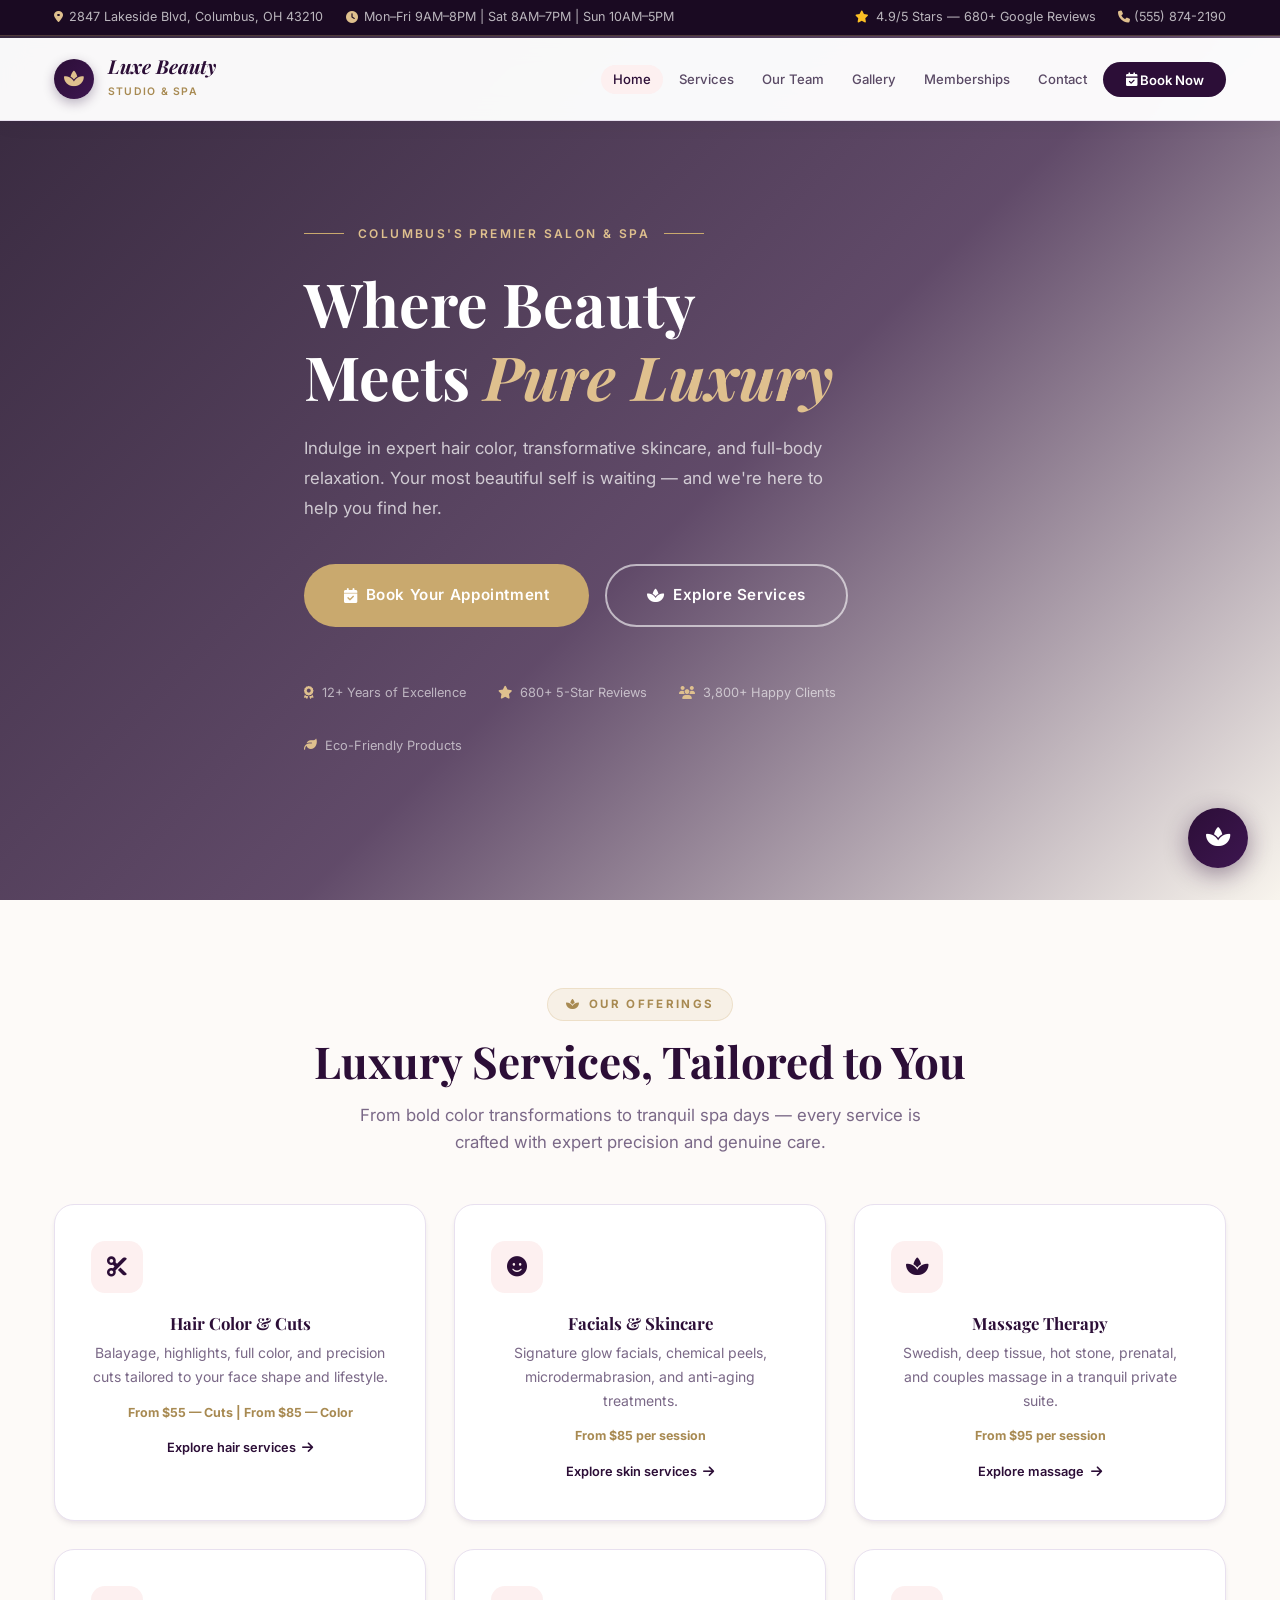
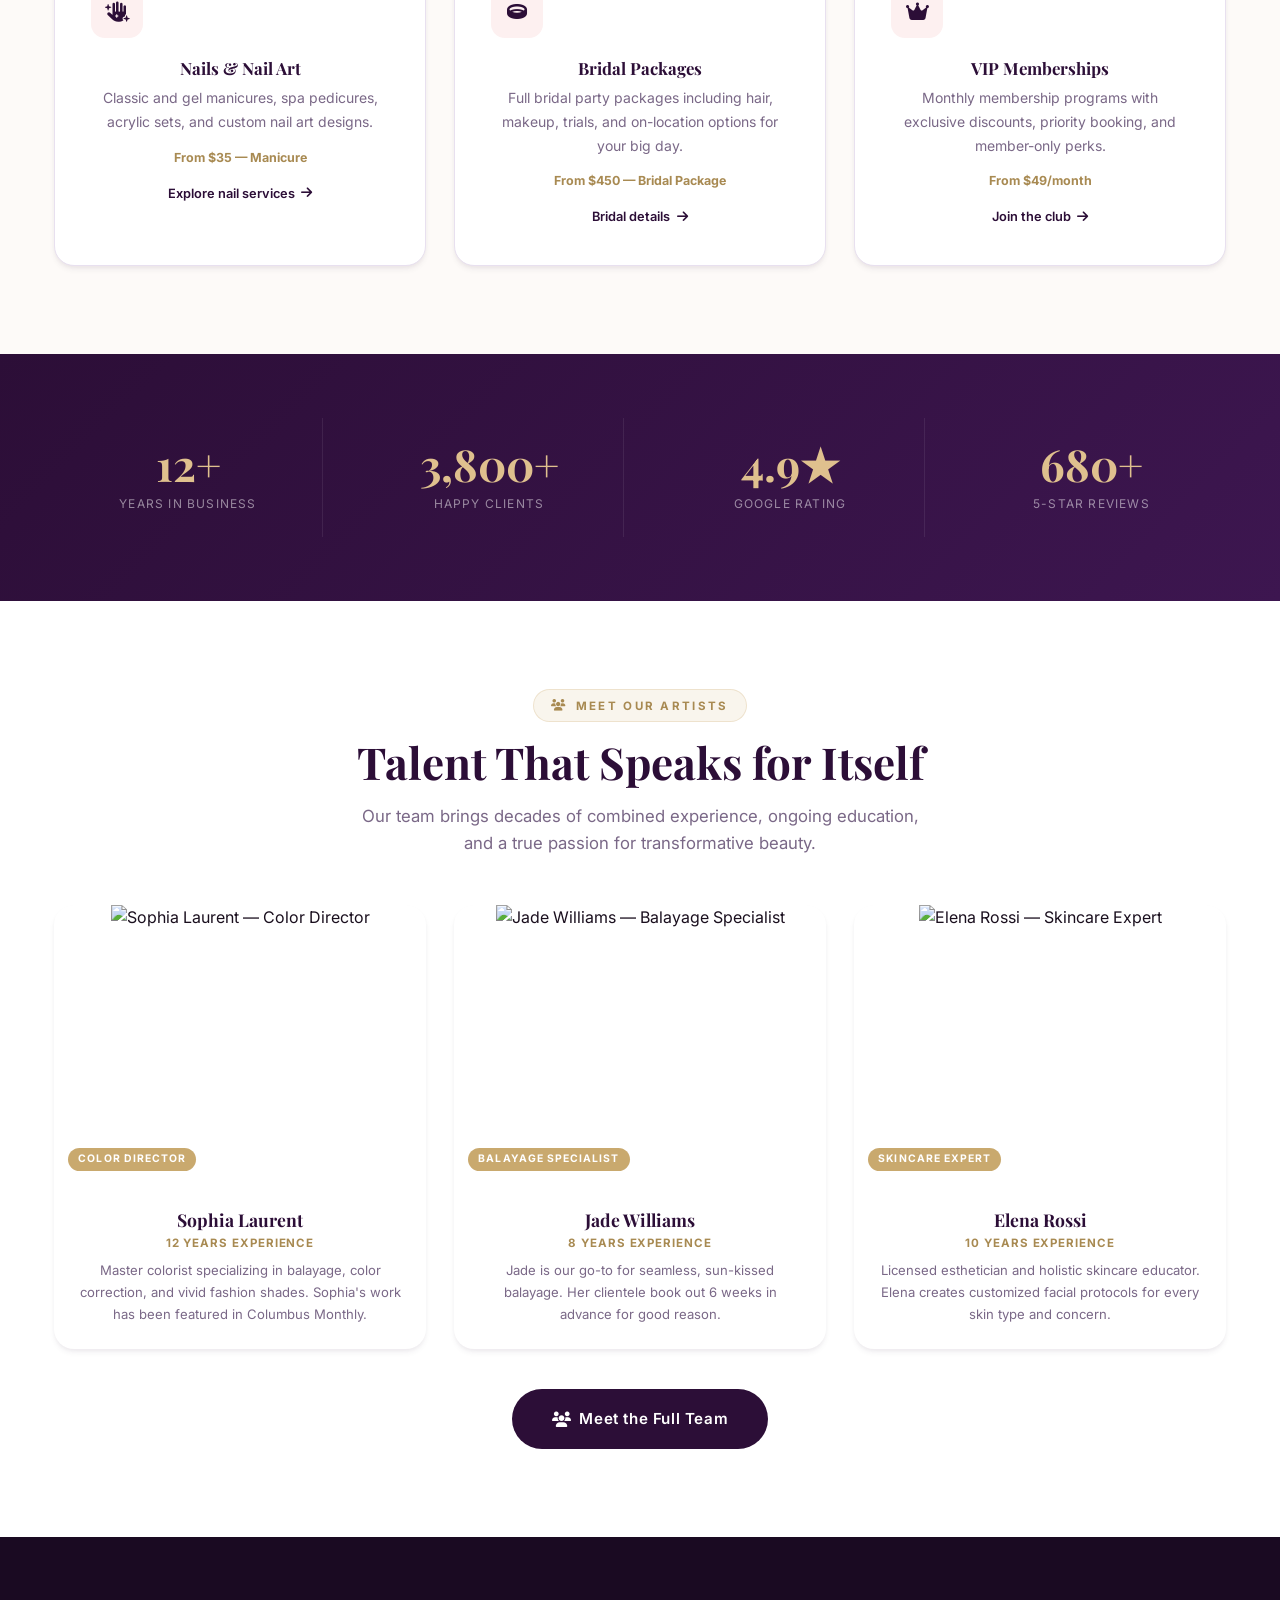
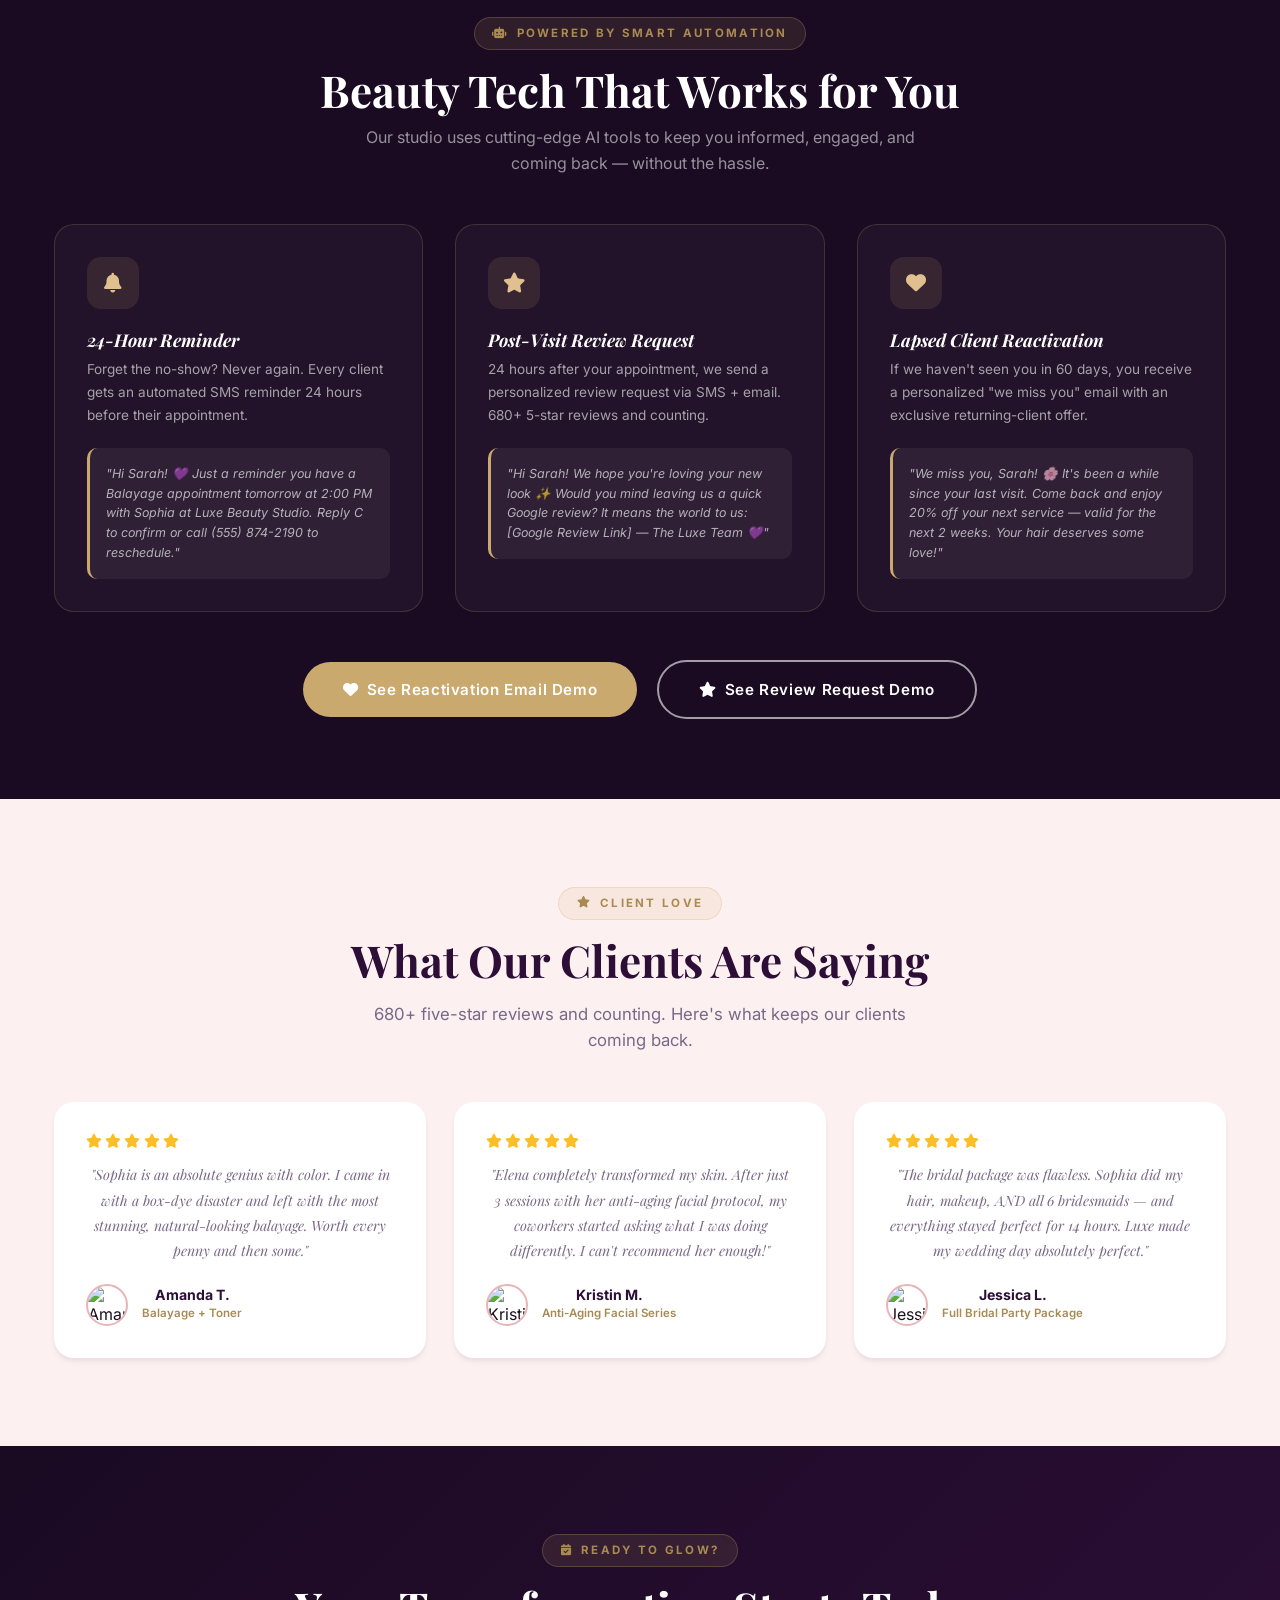
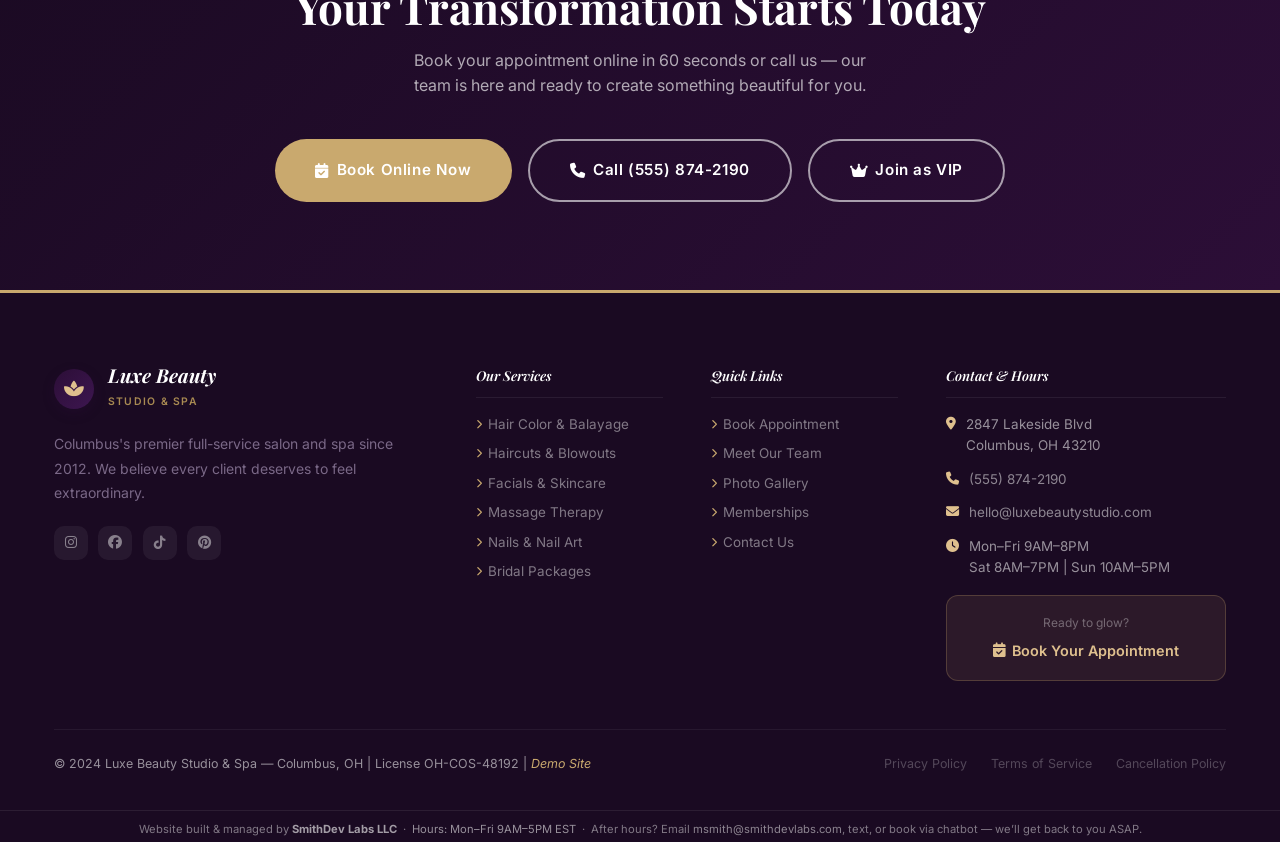
==== commit 9775f8f5: "Add SmithDev Labs business hours (Mon-Fri 9AM-5PM EST) to all page footers" ====
--- a/index.html
+++ b/index.html
@@ -342,7 +342,8 @@
         </div>
       </div>
     </div>
-  </footer>
+    <div style="text-align:center;padding:10px 0 4px;font-size:0.7rem;color:rgba(255,255,255,0.45);border-top:1px solid rgba(255,255,255,0.08);margin-top:12px;">Website built &amp; managed by <strong style="color:rgba(255,255,255,0.6);">SmithDev Labs LLC</strong> &nbsp;&middot;&nbsp; <span style="color:rgba(255,255,255,0.55);">Hours: Mon&ndash;Fri 9AM&ndash;5PM EST</span> &nbsp;&middot;&nbsp; After hours? Email <a href="mailto:msmith@smithdevlabs.com" style="color:rgba(255,255,255,0.5);">msmith@smithdevlabs.com</a>, text, or book via chatbot &mdash; we&rsquo;ll get back to you ASAP.</div>
+</footer>
 
   <!-- CHATBOT -->
   <button class="chatbot-toggle" aria-label="Chat with Aria">
